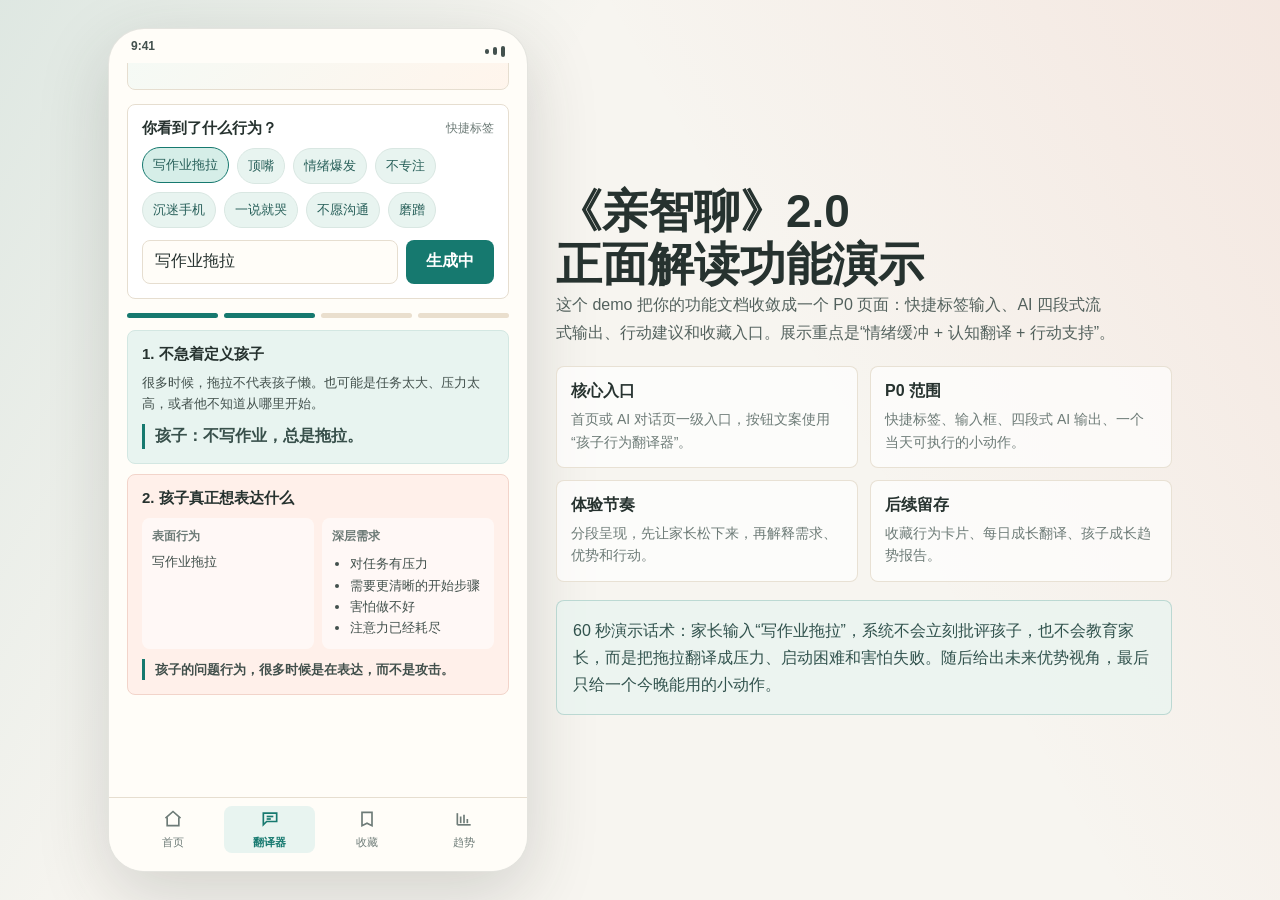
==== index.html @ 145a6812 "Add Qinzhiliao behavior translator demo" ====
<!doctype html>
<html lang="zh-CN">
<head>
  <meta charset="utf-8">
  <meta name="viewport" content="width=device-width, initial-scale=1">
  <title>亲智聊 - 孩子行为翻译器 Demo</title>
  <style>
    :root {
      --bg: #f7f5f0;
      --phone: #fffdf8;
      --ink: #26322f;
      --muted: #6d7b77;
      --line: #e6ded0;
      --teal: #16796f;
      --teal-soft: #e8f4f0;
      --coral: #d96b55;
      --coral-soft: #fff0ea;
      --sage: #7b9a6d;
      --sage-soft: #edf5e8;
      --gold: #bc8c37;
      --gold-soft: #fff6dc;
      --blue-soft: #eef4ff;
      --shadow: 0 22px 70px rgba(45, 50, 45, .18);
    }

    * {
      box-sizing: border-box;
    }

    body {
      margin: 0;
      min-height: 100vh;
      color: var(--ink);
      font-family: -apple-system, BlinkMacSystemFont, "Segoe UI", "Microsoft YaHei", sans-serif;
      background:
        linear-gradient(120deg, rgba(22, 121, 111, .11), transparent 34%),
        linear-gradient(240deg, rgba(217, 107, 85, .10), transparent 38%),
        var(--bg);
    }

    button,
    input,
    textarea {
      font: inherit;
    }

    .stage {
      width: min(1120px, 100%);
      min-height: 100vh;
      margin: 0 auto;
      padding: 28px;
      display: grid;
      grid-template-columns: minmax(320px, 420px) 1fr;
      gap: 28px;
      align-items: center;
    }

    .phone {
      height: min(860px, calc(100vh - 56px));
      min-height: 680px;
      border: 1px solid rgba(38, 50, 47, .12);
      border-radius: 36px;
      background: var(--phone);
      box-shadow: var(--shadow);
      overflow: hidden;
      display: flex;
      flex-direction: column;
    }

    .status {
      height: 34px;
      padding: 10px 22px 0;
      display: flex;
      justify-content: space-between;
      color: #43514e;
      font-size: 12px;
      font-weight: 700;
    }

    .signal {
      display: flex;
      gap: 4px;
      align-items: center;
    }

    .bar {
      width: 4px;
      border-radius: 6px;
      background: #43514e;
    }

    .bar:nth-child(1) { height: 5px; }
    .bar:nth-child(2) { height: 8px; }
    .bar:nth-child(3) { height: 11px; }

    .screen {
      overflow: auto;
      flex: 1;
      padding: 12px 18px 92px;
      scroll-behavior: smooth;
    }

    .top {
      display: flex;
      justify-content: space-between;
      align-items: flex-start;
      gap: 12px;
      margin-bottom: 18px;
    }

    .brand {
      display: flex;
      gap: 10px;
      align-items: center;
    }

    .mark {
      width: 42px;
      height: 42px;
      border-radius: 14px;
      background: linear-gradient(140deg, #16796f, #8ea65d);
      display: grid;
      place-items: center;
      color: white;
      font-weight: 800;
    }

    h1,
    h2,
    h3,
    p {
      margin: 0;
    }

    h1 {
      font-size: 22px;
      line-height: 1.25;
      letter-spacing: 0;
    }

    .subtitle {
      color: var(--muted);
      font-size: 13px;
      margin-top: 4px;
    }

    .pill {
      border: 1px solid var(--line);
      background: #fffaf1;
      color: #5e665f;
      border-radius: 999px;
      padding: 8px 10px;
      font-size: 12px;
      white-space: nowrap;
    }

    .hero {
      background: linear-gradient(135deg, #f3fbf7, #fff5ec);
      border: 1px solid var(--line);
      border-radius: 8px;
      padding: 16px;
      display: grid;
      grid-template-columns: 1fr 82px;
      gap: 12px;
      align-items: center;
      margin-bottom: 14px;
    }

    .hero strong {
      display: block;
      font-size: 17px;
      line-height: 1.35;
      margin-bottom: 8px;
    }

    .hero span {
      color: var(--muted);
      font-size: 13px;
      line-height: 1.6;
    }

    .mini-art {
      width: 82px;
      height: 82px;
    }

    .panel {
      background: white;
      border: 1px solid var(--line);
      border-radius: 8px;
      padding: 14px;
      margin-bottom: 12px;
    }

    .panel-title {
      display: flex;
      align-items: center;
      justify-content: space-between;
      gap: 10px;
      margin-bottom: 10px;
    }

    .panel-title h2 {
      font-size: 15px;
    }

    .panel-title small {
      color: var(--muted);
      font-size: 12px;
    }

    .chips {
      display: flex;
      flex-wrap: wrap;
      gap: 8px;
    }

    .chip {
      border: 1px solid #d9e7e2;
      color: #275f59;
      background: var(--teal-soft);
      border-radius: 999px;
      padding: 8px 10px;
      cursor: pointer;
      transition: .18s ease;
      font-size: 13px;
    }

    .chip.active,
    .chip:hover {
      border-color: var(--teal);
      background: #d6eee8;
      transform: translateY(-1px);
    }

    .input-row {
      display: flex;
      gap: 8px;
      margin-top: 12px;
    }

    .input-row input {
      min-width: 0;
      flex: 1;
      border: 1px solid var(--line);
      border-radius: 8px;
      padding: 12px;
      color: var(--ink);
      background: #fffdf8;
      outline: none;
    }

    .primary {
      border: 0;
      border-radius: 8px;
      background: var(--teal);
      color: white;
      padding: 0 14px;
      min-width: 88px;
      cursor: pointer;
      font-weight: 700;
    }

    .primary:hover {
      background: #126a61;
    }

    .progress {
      display: grid;
      grid-template-columns: repeat(4, 1fr);
      gap: 6px;
      margin: 14px 0 12px;
    }

    .step {
      height: 5px;
      border-radius: 20px;
      background: #eadfce;
      overflow: hidden;
    }

    .step span {
      display: block;
      width: 0;
      height: 100%;
      background: var(--teal);
      transition: width .45s ease;
    }

    .result-card {
      border-radius: 8px;
      padding: 14px;
      margin-bottom: 10px;
      border: 1px solid transparent;
      opacity: 0;
      transform: translateY(8px);
      transition: .35s ease;
    }

    .result-card.show {
      opacity: 1;
      transform: translateY(0);
    }

    .result-card h3 {
      font-size: 15px;
      margin-bottom: 8px;
      display: flex;
      align-items: center;
      gap: 8px;
    }

    .result-card p,
    .result-card li {
      color: #42504c;
      font-size: 13px;
      line-height: 1.65;
    }

    .result-card ul {
      margin: 8px 0 0;
      padding-left: 18px;
    }

    .card-soft-teal {
      background: var(--teal-soft);
      border-color: #d3e7e2;
    }

    .card-soft-coral {
      background: var(--coral-soft);
      border-color: #f2d4ca;
    }

    .card-soft-sage {
      background: var(--sage-soft);
      border-color: #d8e7cf;
    }

    .card-soft-gold {
      background: var(--gold-soft);
      border-color: #efdfb0;
    }

    .compare {
      display: grid;
      grid-template-columns: 1fr 1fr;
      gap: 8px;
      margin-top: 10px;
    }

    .compare-box {
      border-radius: 8px;
      background: rgba(255, 255, 255, .58);
      padding: 10px;
      min-height: 94px;
    }

    .compare-box b {
      display: block;
      font-size: 12px;
      color: var(--muted);
      margin-bottom: 6px;
    }

    .quote {
      border-left: 3px solid var(--teal);
      padding-left: 10px;
      margin-top: 10px;
      color: #38504b;
      font-weight: 700;
      line-height: 1.55;
    }

    .bottom-nav {
      height: 74px;
      padding: 8px 18px 18px;
      border-top: 1px solid var(--line);
      background: rgba(255, 253, 248, .92);
      backdrop-filter: blur(14px);
      display: grid;
      grid-template-columns: repeat(4, 1fr);
      gap: 6px;
    }

    .nav-item {
      border: 0;
      background: transparent;
      color: var(--muted);
      border-radius: 8px;
      display: grid;
      place-items: center;
      gap: 3px;
      cursor: pointer;
      font-size: 11px;
    }

    .nav-item svg {
      width: 20px;
      height: 20px;
      stroke-width: 2;
    }

    .nav-item.active {
      color: var(--teal);
      background: var(--teal-soft);
      font-weight: 800;
    }

    .story {
      align-self: stretch;
      display: flex;
      flex-direction: column;
      justify-content: center;
      gap: 18px;
    }

    .story h2 {
      font-size: clamp(28px, 4vw, 46px);
      line-height: 1.15;
      letter-spacing: 0;
    }

    .story p {
      color: #53615d;
      line-height: 1.8;
      max-width: 560px;
    }

    .demo-notes {
      display: grid;
      grid-template-columns: repeat(2, minmax(0, 1fr));
      gap: 12px;
      max-width: 680px;
    }

    .note {
      background: rgba(255, 255, 255, .66);
      border: 1px solid rgba(230, 222, 208, .9);
      border-radius: 8px;
      padding: 14px;
    }

    .note b {
      display: block;
      margin-bottom: 6px;
    }

    .note span {
      color: var(--muted);
      line-height: 1.6;
      font-size: 14px;
    }

    .talk {
      max-width: 680px;
      border: 1px solid rgba(22, 121, 111, .22);
      border-radius: 8px;
      padding: 16px;
      background: rgba(232, 244, 240, .72);
      color: #31524d;
      line-height: 1.7;
    }

    @media (max-width: 860px) {
      .stage {
        min-height: auto;
        padding: 12px;
        grid-template-columns: 1fr;
      }

      .phone {
        width: min(430px, 100%);
        margin: 0 auto;
        height: 760px;
        min-height: 680px;
        border-radius: 28px;
      }

      .story {
        order: -1;
        padding: 10px 2px 0;
      }

      .story h2 {
        font-size: 30px;
      }

      .demo-notes {
        grid-template-columns: 1fr;
      }
    }

    @media (max-width: 430px) {
      .hero {
        grid-template-columns: 1fr;
      }

      .mini-art {
        display: none;
      }

      .compare {
        grid-template-columns: 1fr;
      }
    }
  </style>
</head>
<body>
  <main class="stage">
    <section class="phone" aria-label="亲智聊小程序页面演示">
      <div class="status">
        <span>9:41</span>
        <span class="signal" aria-hidden="true">
          <i class="bar"></i>
          <i class="bar"></i>
          <i class="bar"></i>
        </span>
      </div>

      <div class="screen" id="screen">
        <header class="top">
          <div class="brand">
            <div class="mark">亲</div>
            <div>
              <h1>孩子行为翻译器</h1>
              <p class="subtitle">把问题行为翻译成成长语言</p>
            </div>
          </div>
          <span class="pill">P0 Demo</span>
        </header>

        <section class="hero">
          <div>
            <strong>先别急着定义孩子。</strong>
            <span>输入一个让你头疼的行为，亲智聊会分四步帮你看见行为背后的信号。</span>
          </div>
          <svg class="mini-art" viewBox="0 0 100 100" role="img" aria-label="亲子沟通插画">
            <rect x="10" y="18" width="80" height="64" rx="18" fill="#fffaf1" stroke="#d9cbb5" stroke-width="2"></rect>
            <circle cx="38" cy="44" r="12" fill="#d96b55"></circle>
            <circle cx="64" cy="40" r="10" fill="#16796f"></circle>
            <path d="M28 68c7-12 18-12 25 0M55 66c5-9 14-9 20 0" fill="none" stroke="#7b9a6d" stroke-width="4" stroke-linecap="round"></path>
            <path d="M31 30c6-10 18-12 29-4" fill="none" stroke="#bc8c37" stroke-width="4" stroke-linecap="round"></path>
          </svg>
        </section>

        <section class="panel">
          <div class="panel-title">
            <h2>你看到了什么行为？</h2>
            <small>快捷标签</small>
          </div>
          <div class="chips" id="chips">
            <button class="chip active" data-behavior="写作业拖拉">写作业拖拉</button>
            <button class="chip" data-behavior="顶嘴">顶嘴</button>
            <button class="chip" data-behavior="情绪爆发">情绪爆发</button>
            <button class="chip" data-behavior="不专注">不专注</button>
            <button class="chip" data-behavior="沉迷手机">沉迷手机</button>
            <button class="chip" data-behavior="一说就哭">一说就哭</button>
            <button class="chip" data-behavior="不愿沟通">不愿沟通</button>
            <button class="chip" data-behavior="磨蹭">磨蹭</button>
          </div>
          <div class="input-row">
            <input id="behaviorInput" value="写作业拖拉" aria-label="输入孩子行为">
            <button class="primary" id="translateBtn">翻译</button>
          </div>
        </section>

        <div class="progress" aria-label="四段式输出进度">
          <div class="step"><span id="p1"></span></div>
          <div class="step"><span id="p2"></span></div>
          <div class="step"><span id="p3"></span></div>
          <div class="step"><span id="p4"></span></div>
        </div>

        <section id="results" aria-live="polite"></section>
      </div>

      <nav class="bottom-nav" aria-label="底部导航">
        <button class="nav-item">
          <svg viewBox="0 0 24 24" fill="none" stroke="currentColor"><path d="M3 11l9-8 9 8"></path><path d="M5 10v10h14V10"></path></svg>
          首页
        </button>
        <button class="nav-item active">
          <svg viewBox="0 0 24 24" fill="none" stroke="currentColor"><path d="M4 5h16v10H8l-4 4z"></path><path d="M8 9h8"></path><path d="M8 12h5"></path></svg>
          翻译器
        </button>
        <button class="nav-item">
          <svg viewBox="0 0 24 24" fill="none" stroke="currentColor"><path d="M6 4h12v16l-6-3-6 3z"></path></svg>
          收藏
        </button>
        <button class="nav-item">
          <svg viewBox="0 0 24 24" fill="none" stroke="currentColor"><path d="M4 19V5"></path><path d="M8 17V9"></path><path d="M12 17V7"></path><path d="M16 17v-5"></path><path d="M20 19H4"></path></svg>
          趋势
        </button>
      </nav>
    </section>

    <aside class="story">
      <div>
        <h2>《亲智聊》2.0<br>正面解读功能演示</h2>
        <p>这个 demo 把你的功能文档收敛成一个 P0 页面：快捷标签输入、AI 四段式流式输出、行动建议和收藏入口。展示重点是“情绪缓冲 + 认知翻译 + 行动支持”。</p>
      </div>

      <div class="demo-notes">
        <div class="note">
          <b>核心入口</b>
          <span>首页或 AI 对话页一级入口，按钮文案使用“孩子行为翻译器”。</span>
        </div>
        <div class="note">
          <b>P0 范围</b>
          <span>快捷标签、输入框、四段式 AI 输出、一个当天可执行的小动作。</span>
        </div>
        <div class="note">
          <b>体验节奏</b>
          <span>分段呈现，先让家长松下来，再解释需求、优势和行动。</span>
        </div>
        <div class="note">
          <b>后续留存</b>
          <span>收藏行为卡片、每日成长翻译、孩子成长趋势报告。</span>
        </div>
      </div>

      <div class="talk">
        60 秒演示话术：家长输入“写作业拖拉”，系统不会立刻批评孩子，也不会教育家长，而是把拖拉翻译成压力、启动困难和害怕失败。随后给出未来优势视角，最后只给一个今晚能用的小动作。
      </div>
    </aside>
  </main>

  <script>
    const translations = {
      "写作业拖拉": {
        seen: "孩子：不写作业，总是拖拉。",
        reframe: "很多时候，拖拉不代表孩子懒。也可能是任务太大、压力太高，或者他不知道从哪里开始。",
        needs: ["对任务有压力", "需要更清晰的开始步骤", "害怕做不好", "注意力已经耗尽"],
        advantage: ["对困难更敏感", "需要找到自己的节奏", "被正确引导后更会规划"],
        action: "今晚先不要催作业。试着问：你觉得最难开始的是哪一部分？我们只先做第一小步。"
      },
      "顶嘴": {
        seen: "孩子：一说就顶嘴，像是在故意对着干。",
        reframe: "顶嘴不一定是在攻击家长，也可能是孩子正在用不成熟的方式争取表达权。",
        needs: ["希望被尊重", "想争取自主感", "不想总被命令", "需要练习表达不满"],
        advantage: ["有主见", "敢表达不同意见", "未来更不容易盲从"],
        action: "先暂停争输赢。可以说：我听出来你不愿意，我们先把你的理由说完。"
      },
      "情绪爆发": {
        seen: "孩子：突然大哭或发脾气，很难讲道理。",
        reframe: "情绪爆发往往不是孩子故意失控，而是他的情绪调节能力暂时不够用了。",
        needs: ["需要被接住", "需要安全感", "需要有人帮他命名情绪", "需要从刺激中缓下来"],
        advantage: ["情感感受力强", "表达直接", "未来可能更敏锐地理解他人"],
        action: "先少讲道理。靠近一点说：我知道你现在很难受，我们先一起安静一分钟。"
      },
      "不专注": {
        seen: "孩子：坐不住，注意力很快跑掉。",
        reframe: "不专注不一定是不自觉，可能是大脑已经疲劳，或者任务缺少清晰的边界。",
        needs: ["需要短周期任务", "需要减少干扰", "需要明确目标", "需要身体活动释放能量"],
        advantage: ["好奇心强", "切换快", "对新鲜信息敏感"],
        action: "把任务切成 10 分钟。只说：我们先完成第一小段，结束后休息 3 分钟。"
      },
      "沉迷手机": {
        seen: "孩子：一拿手机就停不下来。",
        reframe: "沉迷手机背后常常不只是自控差，也可能是现实中缺少成就感、陪伴或放松出口。",
        needs: ["需要放松", "需要即时反馈", "需要同伴连接", "需要替代性的成就感"],
        advantage: ["对互动反馈敏感", "学习新工具快", "有数字世界探索力"],
        action: "别先抢手机。先约定一个替代动作：再玩 10 分钟后，我们一起选一个线下活动。"
      },
      "一说就哭": {
        seen: "孩子：刚说两句就哭。",
        reframe: "爱哭不是玻璃心，可能是孩子还没有足够的语言来表达委屈、害怕和压力。",
        needs: ["需要被理解", "需要情绪词汇", "需要降低羞耻感", "需要慢一点说"],
        advantage: ["感受力细腻", "共情力强", "对关系变化敏感"],
        action: "先停下评价。可以说：你哭不是错，我们先说一个词，你现在是委屈、害怕，还是着急？"
      },
      "不愿沟通": {
        seen: "孩子：问什么都不说。",
        reframe: "不说话可能不是冷漠，而是他担心一开口就被否定、纠正或继续追问。",
        needs: ["需要安全表达空间", "需要不被追问", "需要保留边界", "需要慢慢建立信任"],
        advantage: ["有边界感", "会保护自己", "思考可能更深"],
        action: "把问题变小。不要问为什么，可以说：你可以只告诉我，这件事有多烦，从 1 到 10 是几分？"
      },
      "磨蹭": {
        seen: "孩子：出门、洗漱、收拾都很磨蹭。",
        reframe: "磨蹭有时不是故意拖延，而是孩子缺少时间感，或者在切换任务时很困难。",
        needs: ["需要可视化时间", "需要提前预告", "需要更少指令", "需要切换缓冲"],
        advantage: ["节奏稳定", "不轻易被推着走", "对过程有自己的感受"],
        action: "用一个具体提示替代催促：还有 5 分钟出门，你只需要先完成穿鞋这一件事。"
      }
    };

    const chips = document.querySelectorAll(".chip");
    const input = document.getElementById("behaviorInput");
    const button = document.getElementById("translateBtn");
    const results = document.getElementById("results");
    const screen = document.getElementById("screen");
    const progress = ["p1", "p2", "p3", "p4"].map(id => document.getElementById(id));

    function pickBehavior(value) {
      chips.forEach(chip => chip.classList.toggle("active", chip.dataset.behavior === value));
      input.value = value;
      runTranslation();
    }

    function getTranslation(value) {
      return translations[value] || {
        seen: `孩子：${value || "不写作业，总是拖拉"}。`,
        reframe: "先不急着给孩子贴标签。这个行为也可能是在表达压力、需要或发展中的能力。",
        needs: ["需要被看见", "需要更清晰的规则", "需要降低压力", "需要练习表达"],
        advantage: ["有自己的感受", "正在发展独立性", "被正确引导后会更会表达"],
        action: "今天先只做一个小动作：把指责换成一个开放问题。问孩子：你现在最需要我帮你的是什么？"
      };
    }

    function cardTemplate(type, title, body) {
      return `<article class="result-card ${type}">${title}${body}</article>`;
    }

    function renderCards(data) {
      return [
        cardTemplate(
          "card-soft-teal",
          "<h3>1. 不急着定义孩子</h3>",
          `<p>${data.reframe}</p><div class="quote">${data.seen}</div>`
        ),
        cardTemplate(
          "card-soft-coral",
          "<h3>2. 孩子真正想表达什么</h3>",
          `<div class="compare"><div class="compare-box"><b>表面行为</b><p>${input.value}</p></div><div class="compare-box"><b>深层需求</b><ul>${data.needs.map(item => `<li>${item}</li>`).join("")}</ul></div></div><p class="quote">孩子的问题行为，很多时候是在表达，而不是攻击。</p>`
        ),
        cardTemplate(
          "card-soft-sage",
          "<h3>3. 这个特质未来可能的优势</h3>",
          `<p>换个角度，这个特质如果被正确引导，未来可能发展成：</p><ul>${data.advantage.map(item => `<li>${item}</li>`).join("")}</ul>`
        ),
        cardTemplate(
          "card-soft-gold",
          "<h3>4. 今天你可以这样做</h3>",
          `<p>${data.action}</p><div class="quote">只做一个小动作，先让冲突降下来。</div>`
        )
      ];
    }

    function resetProgress() {
      progress.forEach(item => item.style.width = "0");
    }

    function runTranslation() {
      const data = getTranslation(input.value.trim());
      const cards = renderCards(data);
      results.innerHTML = "";
      resetProgress();
      button.textContent = "生成中";
      button.disabled = true;

      cards.forEach((html, index) => {
        setTimeout(() => {
          progress[index].style.width = "100%";
          results.insertAdjacentHTML("beforeend", html);
          const card = results.lastElementChild;
          requestAnimationFrame(() => card.classList.add("show"));
          screen.scrollTop = screen.scrollHeight;
          if (index === cards.length - 1) {
            button.textContent = "重新翻译";
            button.disabled = false;
          }
        }, 420 + index * 760);
      });
    }

    chips.forEach(chip => chip.addEventListener("click", () => pickBehavior(chip.dataset.behavior)));
    button.addEventListener("click", runTranslation);
    input.addEventListener("keydown", event => {
      if (event.key === "Enter") runTranslation();
    });

    runTranslation();
  </script>
</body>
</html>
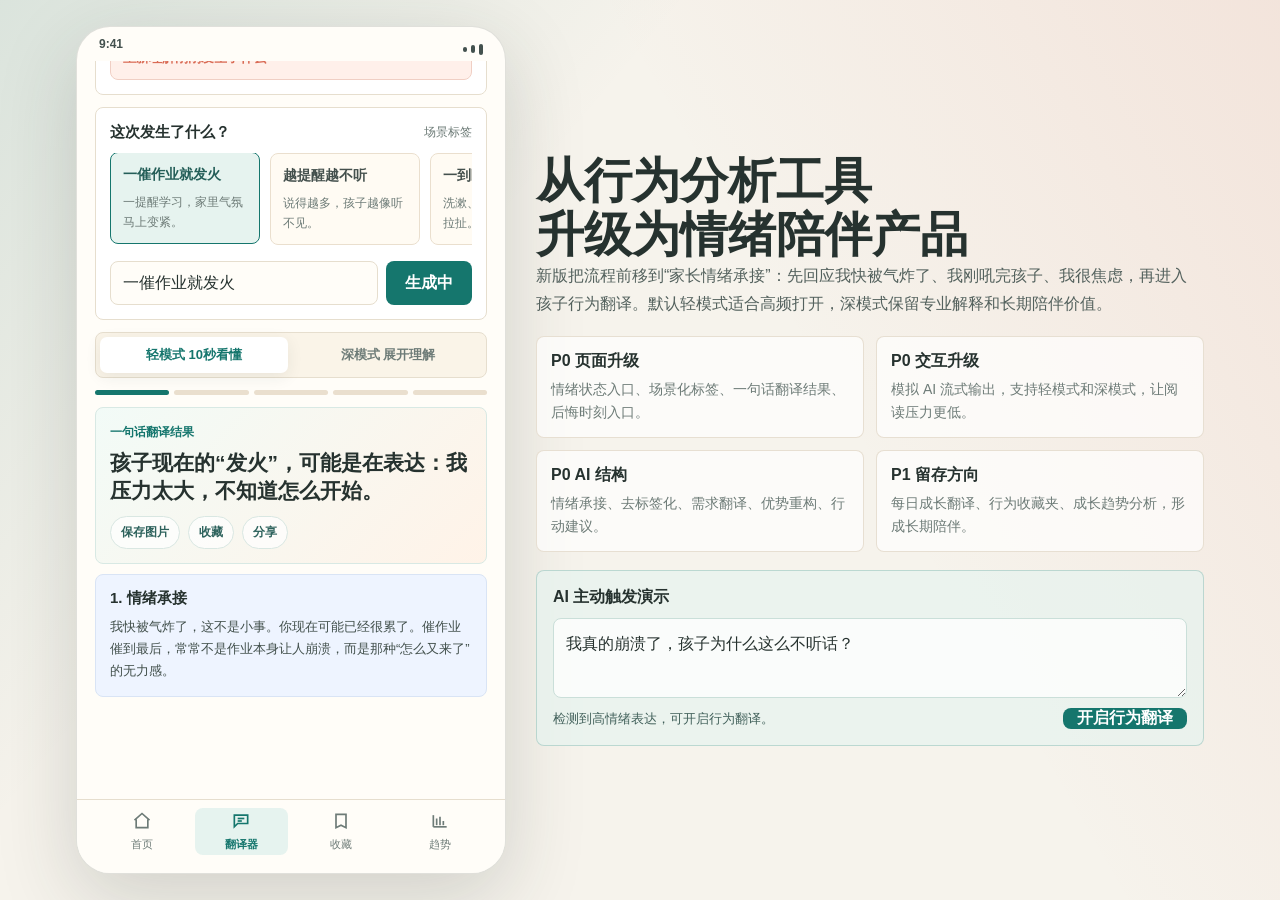
==== commit 9ebd91a8: "Optimize behavior translator emotional companion demo" ====
--- a/index.html
+++ b/index.html
@@ -3,24 +3,25 @@
 <head>
   <meta charset="utf-8">
   <meta name="viewport" content="width=device-width, initial-scale=1">
-  <title>亲智聊 - 孩子行为翻译器 Demo</title>
+  <title>亲智聊 - 孩子行为翻译器 2.0</title>
   <style>
     :root {
-      --bg: #f7f5f0;
+      --bg: #f6f3ec;
       --phone: #fffdf8;
       --ink: #26322f;
       --muted: #6d7b77;
-      --line: #e6ded0;
-      --teal: #16796f;
-      --teal-soft: #e8f4f0;
-      --coral: #d96b55;
-      --coral-soft: #fff0ea;
-      --sage: #7b9a6d;
-      --sage-soft: #edf5e8;
-      --gold: #bc8c37;
-      --gold-soft: #fff6dc;
-      --blue-soft: #eef4ff;
-      --shadow: 0 22px 70px rgba(45, 50, 45, .18);
+      --line: #e6dece;
+      --teal: #15766d;
+      --teal-2: #e6f3ef;
+      --rose: #d96b55;
+      --rose-2: #fff0ea;
+      --leaf: #7b9a6d;
+      --leaf-2: #edf5e8;
+      --gold: #b88734;
+      --gold-2: #fff5d8;
+      --blue-2: #eef4ff;
+      --white: #ffffff;
+      --shadow: 0 24px 80px rgba(38, 50, 47, .18);
     }
 
     * {
@@ -33,8 +34,8 @@
       color: var(--ink);
       font-family: -apple-system, BlinkMacSystemFont, "Segoe UI", "Microsoft YaHei", sans-serif;
       background:
-        linear-gradient(120deg, rgba(22, 121, 111, .11), transparent 34%),
-        linear-gradient(240deg, rgba(217, 107, 85, .10), transparent 38%),
+        linear-gradient(130deg, rgba(21, 118, 109, .12), transparent 34%),
+        linear-gradient(240deg, rgba(217, 107, 85, .11), transparent 38%),
         var(--bg);
     }
 
@@ -44,22 +45,26 @@
       font: inherit;
     }
 
+    button {
+      cursor: pointer;
+    }
+
     .stage {
-      width: min(1120px, 100%);
+      width: min(1180px, 100%);
       min-height: 100vh;
       margin: 0 auto;
-      padding: 28px;
-      display: grid;
-      grid-template-columns: minmax(320px, 420px) 1fr;
-      gap: 28px;
+      padding: 26px;
+      display: grid;
+      grid-template-columns: minmax(340px, 430px) 1fr;
+      gap: 30px;
       align-items: center;
     }
 
     .phone {
-      height: min(860px, calc(100vh - 56px));
-      min-height: 680px;
-      border: 1px solid rgba(38, 50, 47, .12);
-      border-radius: 36px;
+      height: min(880px, calc(100vh - 52px));
+      min-height: 700px;
+      border: 1px solid rgba(38, 50, 47, .14);
+      border-radius: 34px;
       background: var(--phone);
       box-shadow: var(--shadow);
       overflow: hidden;
@@ -83,19 +88,20 @@
       align-items: center;
     }
 
-    .bar {
+    .signal i {
       width: 4px;
-      border-radius: 6px;
+      border-radius: 8px;
       background: #43514e;
-    }
-
-    .bar:nth-child(1) { height: 5px; }
-    .bar:nth-child(2) { height: 8px; }
-    .bar:nth-child(3) { height: 11px; }
+      display: block;
+    }
+
+    .signal i:nth-child(1) { height: 5px; }
+    .signal i:nth-child(2) { height: 8px; }
+    .signal i:nth-child(3) { height: 11px; }
 
     .screen {
+      flex: 1;
       overflow: auto;
-      flex: 1;
       padding: 12px 18px 92px;
       scroll-behavior: smooth;
     }
@@ -105,7 +111,7 @@
       justify-content: space-between;
       align-items: flex-start;
       gap: 12px;
-      margin-bottom: 18px;
+      margin-bottom: 14px;
     }
 
     .brand {
@@ -118,10 +124,10 @@
       width: 42px;
       height: 42px;
       border-radius: 14px;
-      background: linear-gradient(140deg, #16796f, #8ea65d);
+      color: #fff;
+      background: linear-gradient(135deg, var(--teal), var(--leaf));
       display: grid;
       place-items: center;
-      color: white;
       font-weight: 800;
     }
 
@@ -130,62 +136,63 @@
     h3,
     p {
       margin: 0;
+      letter-spacing: 0;
     }
 
     h1 {
       font-size: 22px;
       line-height: 1.25;
-      letter-spacing: 0;
     }
 
     .subtitle {
+      margin-top: 4px;
       color: var(--muted);
       font-size: 13px;
-      margin-top: 4px;
     }
 
     .pill {
       border: 1px solid var(--line);
-      background: #fffaf1;
-      color: #5e665f;
+      background: #fff8e7;
+      color: #656058;
       border-radius: 999px;
-      padding: 8px 10px;
+      padding: 7px 10px;
       font-size: 12px;
       white-space: nowrap;
     }
 
-    .hero {
-      background: linear-gradient(135deg, #f3fbf7, #fff5ec);
-      border: 1px solid var(--line);
-      border-radius: 8px;
-      padding: 16px;
-      display: grid;
-      grid-template-columns: 1fr 82px;
+    .daily {
+      border: 1px solid #d8e9e4;
+      background: linear-gradient(135deg, #eaf7f2, #fff8ec);
+      border-radius: 8px;
+      padding: 14px;
+      margin-bottom: 12px;
+      display: grid;
+      grid-template-columns: 1fr 56px;
       gap: 12px;
       align-items: center;
-      margin-bottom: 14px;
-    }
-
-    .hero strong {
+    }
+
+    .daily small {
       display: block;
-      font-size: 17px;
-      line-height: 1.35;
-      margin-bottom: 8px;
-    }
-
-    .hero span {
-      color: var(--muted);
-      font-size: 13px;
-      line-height: 1.6;
-    }
-
-    .mini-art {
-      width: 82px;
-      height: 82px;
+      color: var(--teal);
+      font-weight: 800;
+      margin-bottom: 6px;
+      font-size: 12px;
+    }
+
+    .daily p {
+      font-size: 16px;
+      line-height: 1.45;
+      font-weight: 750;
+    }
+
+    .sun {
+      width: 56px;
+      height: 56px;
     }
 
     .panel {
-      background: white;
+      background: var(--white);
       border: 1px solid var(--line);
       border-radius: 8px;
       padding: 14px;
@@ -202,35 +209,104 @@
 
     .panel-title h2 {
       font-size: 15px;
+      line-height: 1.35;
     }
 
     .panel-title small {
       color: var(--muted);
       font-size: 12px;
-    }
-
-    .chips {
-      display: flex;
-      flex-wrap: wrap;
+      white-space: nowrap;
+    }
+
+    .emotion-grid {
+      display: grid;
+      grid-template-columns: repeat(2, 1fr);
       gap: 8px;
     }
 
-    .chip {
-      border: 1px solid #d9e7e2;
-      color: #275f59;
-      background: var(--teal-soft);
-      border-radius: 999px;
-      padding: 8px 10px;
-      cursor: pointer;
+    .emotion,
+    .scene-card {
+      border: 1px solid #eadfce;
+      border-radius: 8px;
+      background: #fffbf3;
+      color: #44504d;
+      text-align: left;
       transition: .18s ease;
+    }
+
+    .emotion {
+      min-height: 44px;
+      padding: 9px 10px;
       font-size: 13px;
     }
 
-    .chip.active,
-    .chip:hover {
+    .emotion.active,
+    .scene-card.active,
+    .emotion:hover,
+    .scene-card:hover {
       border-color: var(--teal);
-      background: #d6eee8;
+      background: var(--teal-2);
+      color: #245e58;
       transform: translateY(-1px);
+    }
+
+    .regret {
+      margin-top: 10px;
+      border: 1px solid #f0cfc4;
+      background: var(--rose-2);
+      border-radius: 8px;
+      padding: 12px;
+      display: grid;
+      gap: 8px;
+    }
+
+    .regret b {
+      font-size: 14px;
+    }
+
+    .regret span {
+      color: #72534c;
+      font-size: 13px;
+      line-height: 1.55;
+    }
+
+    .link-btn {
+      justify-self: start;
+      border: 0;
+      color: var(--rose);
+      background: transparent;
+      padding: 0;
+      font-weight: 800;
+      font-size: 13px;
+    }
+
+    .scenes {
+      display: grid;
+      grid-auto-flow: column;
+      grid-auto-columns: minmax(150px, 74%);
+      gap: 10px;
+      overflow-x: auto;
+      padding-bottom: 4px;
+      scroll-snap-type: x mandatory;
+    }
+
+    .scene-card {
+      padding: 12px;
+      min-height: 88px;
+      scroll-snap-align: start;
+    }
+
+    .scene-card b {
+      display: block;
+      font-size: 14px;
+      line-height: 1.4;
+      margin-bottom: 8px;
+    }
+
+    .scene-card span {
+      color: var(--muted);
+      font-size: 12px;
+      line-height: 1.45;
     }
 
     .input-row {
@@ -244,49 +320,76 @@
       flex: 1;
       border: 1px solid var(--line);
       border-radius: 8px;
+      background: #fffdf8;
+      color: var(--ink);
+      outline: none;
       padding: 12px;
-      color: var(--ink);
-      background: #fffdf8;
-      outline: none;
     }
 
     .primary {
       border: 0;
       border-radius: 8px;
+      min-width: 86px;
+      padding: 0 14px;
       background: var(--teal);
       color: white;
-      padding: 0 14px;
-      min-width: 88px;
-      cursor: pointer;
-      font-weight: 700;
+      font-weight: 800;
     }
 
     .primary:hover {
-      background: #126a61;
+      background: #12675f;
+    }
+
+    .mode {
+      display: grid;
+      grid-template-columns: 1fr 1fr;
+      gap: 6px;
+      border: 1px solid var(--line);
+      background: #faf4e8;
+      border-radius: 8px;
+      padding: 4px;
+      margin-bottom: 12px;
+    }
+
+    .mode button {
+      border: 0;
+      border-radius: 7px;
+      background: transparent;
+      color: var(--muted);
+      padding: 9px;
+      font-weight: 800;
+      font-size: 13px;
+    }
+
+    .mode button.active {
+      background: white;
+      color: var(--teal);
+      box-shadow: 0 4px 16px rgba(38, 50, 47, .08);
     }
 
     .progress {
       display: grid;
-      grid-template-columns: repeat(4, 1fr);
-      gap: 6px;
-      margin: 14px 0 12px;
+      grid-template-columns: repeat(5, 1fr);
+      gap: 5px;
+      margin: 12px 0;
     }
 
     .step {
       height: 5px;
-      border-radius: 20px;
+      border-radius: 30px;
       background: #eadfce;
       overflow: hidden;
     }
 
     .step span {
-      display: block;
       width: 0;
       height: 100%;
+      display: block;
       background: var(--teal);
       transition: width .45s ease;
     }
 
+    .share-card,
     .result-card {
       border-radius: 8px;
       padding: 14px;
@@ -297,24 +400,58 @@
       transition: .35s ease;
     }
 
+    .share-card.show,
     .result-card.show {
       opacity: 1;
       transform: translateY(0);
     }
 
+    .share-card {
+      background: linear-gradient(135deg, #f2fbf7, #fff3e8);
+      border-color: #d8e9e4;
+    }
+
+    .share-card small {
+      color: var(--teal);
+      font-weight: 800;
+      font-size: 12px;
+    }
+
+    .share-card h3 {
+      margin: 8px 0 10px;
+      font-size: 21px;
+      line-height: 1.35;
+    }
+
+    .actions {
+      display: flex;
+      flex-wrap: wrap;
+      gap: 8px;
+    }
+
+    .ghost {
+      border: 1px solid #d9e7e2;
+      background: rgba(255, 255, 255, .7);
+      color: #2d625c;
+      border-radius: 999px;
+      padding: 7px 10px;
+      font-size: 12px;
+      font-weight: 800;
+    }
+
     .result-card h3 {
+      display: flex;
+      align-items: center;
+      gap: 8px;
       font-size: 15px;
       margin-bottom: 8px;
-      display: flex;
-      align-items: center;
-      gap: 8px;
     }
 
     .result-card p,
     .result-card li {
       color: #42504c;
       font-size: 13px;
-      line-height: 1.65;
+      line-height: 1.7;
     }
 
     .result-card ul {
@@ -322,61 +459,55 @@
       padding-left: 18px;
     }
 
-    .card-soft-teal {
-      background: var(--teal-soft);
-      border-color: #d3e7e2;
-    }
-
-    .card-soft-coral {
-      background: var(--coral-soft);
-      border-color: #f2d4ca;
-    }
-
-    .card-soft-sage {
-      background: var(--sage-soft);
-      border-color: #d8e7cf;
-    }
-
-    .card-soft-gold {
-      background: var(--gold-soft);
-      border-color: #efdfb0;
-    }
-
-    .compare {
-      display: grid;
-      grid-template-columns: 1fr 1fr;
-      gap: 8px;
-      margin-top: 10px;
-    }
-
-    .compare-box {
-      border-radius: 8px;
-      background: rgba(255, 255, 255, .58);
-      padding: 10px;
-      min-height: 94px;
-    }
-
-    .compare-box b {
-      display: block;
-      font-size: 12px;
-      color: var(--muted);
-      margin-bottom: 6px;
-    }
+    .soft-teal { background: var(--teal-2); border-color: #d3e7e2; }
+    .soft-rose { background: var(--rose-2); border-color: #f2d4ca; }
+    .soft-leaf { background: var(--leaf-2); border-color: #d8e7cf; }
+    .soft-gold { background: var(--gold-2); border-color: #efdfb0; }
+    .soft-blue { background: var(--blue-2); border-color: #d9e4f5; }
 
     .quote {
       border-left: 3px solid var(--teal);
       padding-left: 10px;
       margin-top: 10px;
       color: #38504b;
-      font-weight: 700;
-      line-height: 1.55;
+      font-weight: 800;
+      line-height: 1.6;
+    }
+
+    .deep-only {
+      display: none;
+    }
+
+    body.deep-mode .deep-only {
+      display: block;
+    }
+
+    .toast {
+      position: fixed;
+      left: 50%;
+      bottom: 28px;
+      transform: translateX(-50%) translateY(20px);
+      opacity: 0;
+      pointer-events: none;
+      color: white;
+      background: rgba(38, 50, 47, .9);
+      border-radius: 999px;
+      padding: 10px 14px;
+      font-size: 13px;
+      transition: .25s ease;
+      z-index: 20;
+    }
+
+    .toast.show {
+      opacity: 1;
+      transform: translateX(-50%) translateY(0);
     }
 
     .bottom-nav {
       height: 74px;
       padding: 8px 18px 18px;
       border-top: 1px solid var(--line);
-      background: rgba(255, 253, 248, .92);
+      background: rgba(255, 253, 248, .94);
       backdrop-filter: blur(14px);
       display: grid;
       grid-template-columns: repeat(4, 1fr);
@@ -385,13 +516,12 @@
 
     .nav-item {
       border: 0;
+      border-radius: 8px;
       background: transparent;
       color: var(--muted);
-      border-radius: 8px;
       display: grid;
       place-items: center;
       gap: 3px;
-      cursor: pointer;
       font-size: 11px;
     }
 
@@ -402,8 +532,8 @@
     }
 
     .nav-item.active {
+      background: var(--teal-2);
       color: var(--teal);
-      background: var(--teal-soft);
       font-weight: 800;
     }
 
@@ -416,27 +546,26 @@
     }
 
     .story h2 {
-      font-size: clamp(28px, 4vw, 46px);
-      line-height: 1.15;
-      letter-spacing: 0;
+      font-size: clamp(30px, 4vw, 48px);
+      line-height: 1.12;
     }
 
     .story p {
+      max-width: 660px;
       color: #53615d;
-      line-height: 1.8;
-      max-width: 560px;
-    }
-
-    .demo-notes {
+      line-height: 1.78;
+    }
+
+    .cards {
+      max-width: 760px;
       display: grid;
       grid-template-columns: repeat(2, minmax(0, 1fr));
       gap: 12px;
-      max-width: 680px;
     }
 
     .note {
-      background: rgba(255, 255, 255, .66);
-      border: 1px solid rgba(230, 222, 208, .9);
+      background: rgba(255, 255, 255, .68);
+      border: 1px solid rgba(230, 222, 208, .95);
       border-radius: 8px;
       padding: 14px;
     }
@@ -452,70 +581,91 @@
       font-size: 14px;
     }
 
-    .talk {
-      max-width: 680px;
-      border: 1px solid rgba(22, 121, 111, .22);
-      border-radius: 8px;
+    .trigger {
+      max-width: 760px;
+      border: 1px solid rgba(21, 118, 109, .22);
+      border-radius: 8px;
+      background: rgba(230, 243, 239, .72);
       padding: 16px;
-      background: rgba(232, 244, 240, .72);
-      color: #31524d;
-      line-height: 1.7;
-    }
-
-    @media (max-width: 860px) {
+      display: grid;
+      gap: 10px;
+    }
+
+    .trigger textarea {
+      width: 100%;
+      min-height: 80px;
+      resize: vertical;
+      border: 1px solid #cadfd9;
+      border-radius: 8px;
+      background: rgba(255, 255, 255, .76);
+      padding: 12px;
+      color: var(--ink);
+      outline: none;
+      line-height: 1.6;
+    }
+
+    .trigger-row {
+      display: flex;
+      align-items: center;
+      justify-content: space-between;
+      gap: 10px;
+    }
+
+    .trigger-row span {
+      color: #42615b;
+      font-size: 13px;
+    }
+
+    @media (max-width: 900px) {
       .stage {
+        grid-template-columns: 1fr;
         min-height: auto;
         padding: 12px;
-        grid-template-columns: 1fr;
+      }
+
+      .story {
+        order: -1;
+        padding: 8px 2px 0;
+      }
+
+      .story h2 {
+        font-size: 30px;
       }
 
       .phone {
         width: min(430px, 100%);
         margin: 0 auto;
-        height: 760px;
-        min-height: 680px;
+        min-height: 700px;
+        height: 790px;
         border-radius: 28px;
       }
 
-      .story {
-        order: -1;
-        padding: 10px 2px 0;
-      }
-
-      .story h2 {
-        font-size: 30px;
-      }
-
-      .demo-notes {
+      .cards {
         grid-template-columns: 1fr;
       }
     }
 
     @media (max-width: 430px) {
-      .hero {
+      .emotion-grid {
         grid-template-columns: 1fr;
       }
 
-      .mini-art {
+      .daily {
+        grid-template-columns: 1fr;
+      }
+
+      .sun {
         display: none;
-      }
-
-      .compare {
-        grid-template-columns: 1fr;
       }
     }
   </style>
 </head>
 <body>
   <main class="stage">
-    <section class="phone" aria-label="亲智聊小程序页面演示">
+    <section class="phone" aria-label="亲智聊 2.0 小程序页面演示">
       <div class="status">
         <span>9:41</span>
-        <span class="signal" aria-hidden="true">
-          <i class="bar"></i>
-          <i class="bar"></i>
-          <i class="bar"></i>
-        </span>
+        <span class="signal" aria-hidden="true"><i></i><i></i><i></i></span>
       </div>
 
       <div class="screen" id="screen">
@@ -524,48 +674,70 @@
             <div class="mark">亲</div>
             <div>
               <h1>孩子行为翻译器</h1>
-              <p class="subtitle">把问题行为翻译成成长语言</p>
+              <p class="subtitle">情绪上头时，重新看懂孩子</p>
             </div>
           </div>
-          <span class="pill">P0 Demo</span>
+          <span class="pill">2.0</span>
         </header>
 
-        <section class="hero">
+        <section class="daily">
           <div>
-            <strong>先别急着定义孩子。</strong>
-            <span>输入一个让你头疼的行为，亲智聊会分四步帮你看见行为背后的信号。</span>
+            <small>每日成长翻译</small>
+            <p>孩子今天“不听话”，也可能是在试着成为自己。</p>
           </div>
-          <svg class="mini-art" viewBox="0 0 100 100" role="img" aria-label="亲子沟通插画">
-            <rect x="10" y="18" width="80" height="64" rx="18" fill="#fffaf1" stroke="#d9cbb5" stroke-width="2"></rect>
-            <circle cx="38" cy="44" r="12" fill="#d96b55"></circle>
-            <circle cx="64" cy="40" r="10" fill="#16796f"></circle>
-            <path d="M28 68c7-12 18-12 25 0M55 66c5-9 14-9 20 0" fill="none" stroke="#7b9a6d" stroke-width="4" stroke-linecap="round"></path>
-            <path d="M31 30c6-10 18-12 29-4" fill="none" stroke="#bc8c37" stroke-width="4" stroke-linecap="round"></path>
+          <svg class="sun" viewBox="0 0 100 100" role="img" aria-label="温和陪伴插画">
+            <circle cx="50" cy="50" r="25" fill="#ffd37d"></circle>
+            <path d="M50 8v14M50 78v14M8 50h14M78 50h14M20 20l10 10M70 70l10 10M80 20L70 30M30 70L20 80" stroke="#b88734" stroke-width="5" stroke-linecap="round"></path>
+            <path d="M39 50c4 5 18 5 22 0" stroke="#8b6228" stroke-width="4" fill="none" stroke-linecap="round"></path>
           </svg>
         </section>
 
         <section class="panel">
           <div class="panel-title">
-            <h2>你看到了什么行为？</h2>
-            <small>快捷标签</small>
+            <h2>你现在是什么状态？</h2>
+            <small>先接住你</small>
           </div>
-          <div class="chips" id="chips">
-            <button class="chip active" data-behavior="写作业拖拉">写作业拖拉</button>
-            <button class="chip" data-behavior="顶嘴">顶嘴</button>
-            <button class="chip" data-behavior="情绪爆发">情绪爆发</button>
-            <button class="chip" data-behavior="不专注">不专注</button>
-            <button class="chip" data-behavior="沉迷手机">沉迷手机</button>
-            <button class="chip" data-behavior="一说就哭">一说就哭</button>
-            <button class="chip" data-behavior="不愿沟通">不愿沟通</button>
-            <button class="chip" data-behavior="磨蹭">磨蹭</button>
+          <div class="emotion-grid" id="emotions">
+            <button class="emotion active" data-emotion="我快被气炸了">我快被气炸了</button>
+            <button class="emotion" data-emotion="我刚吼完孩子">我刚吼完孩子</button>
+            <button class="emotion" data-emotion="我很焦虑">我很焦虑</button>
+            <button class="emotion" data-emotion="我不知道怎么办">我不知道怎么办</button>
+            <button class="emotion" data-emotion="我开始怀疑孩子">我开始怀疑孩子</button>
+            <button class="emotion" data-emotion="我后悔刚刚的话">我后悔刚刚的话</button>
+          </div>
+          <div class="regret">
+            <b>后悔时刻入口</b>
+            <span>如果你刚刚吼了孩子、说了重话，可以先重新理解刚刚发生了什么。</span>
+            <button class="link-btn" id="regretBtn">重新理解刚刚发生了什么</button>
+          </div>
+        </section>
+
+        <section class="panel">
+          <div class="panel-title">
+            <h2>这次发生了什么？</h2>
+            <small>场景标签</small>
+          </div>
+          <div class="scenes" id="scenes">
+            <button class="scene-card active" data-scene="一催作业就发火"><b>一催作业就发火</b><span>一提醒学习，家里气氛马上变紧。</span></button>
+            <button class="scene-card" data-scene="越提醒越不听"><b>越提醒越不听</b><span>说得越多，孩子越像听不见。</span></button>
+            <button class="scene-card" data-scene="一到睡觉就磨蹭"><b>一到睡觉就磨蹭</b><span>洗漱、上床、关灯都要拉扯。</span></button>
+            <button class="scene-card" data-scene="说两句就哭"><b>说两句就哭</b><span>还没开始沟通，孩子已经崩了。</span></button>
+            <button class="scene-card" data-scene="在家脾气很差"><b>在家脾气很差</b><span>外面很乖，回家却像换了一个人。</span></button>
+            <button class="scene-card" data-scene="不愿意和父母沟通"><b>不愿意和父母沟通</b><span>问什么都不说，越问越沉默。</span></button>
           </div>
           <div class="input-row">
-            <input id="behaviorInput" value="写作业拖拉" aria-label="输入孩子行为">
+            <input id="sceneInput" value="一催作业就发火" aria-label="输入真实家庭场景">
             <button class="primary" id="translateBtn">翻译</button>
           </div>
         </section>
 
-        <div class="progress" aria-label="四段式输出进度">
+        <div class="mode" aria-label="阅读模式">
+          <button class="active" id="lightMode">轻模式 10秒看懂</button>
+          <button id="deepMode">深模式 展开理解</button>
+        </div>
+
+        <div class="progress" aria-label="AI 流式输出进度">
+          <div class="step"><span id="p0"></span></div>
           <div class="step"><span id="p1"></span></div>
           <div class="step"><span id="p2"></span></div>
           <div class="step"><span id="p3"></span></div>
@@ -597,144 +769,146 @@
 
     <aside class="story">
       <div>
-        <h2>《亲智聊》2.0<br>正面解读功能演示</h2>
-        <p>这个 demo 把你的功能文档收敛成一个 P0 页面：快捷标签输入、AI 四段式流式输出、行动建议和收藏入口。展示重点是“情绪缓冲 + 认知翻译 + 行动支持”。</p>
+        <h2>从行为分析工具<br>升级为情绪陪伴产品</h2>
+        <p>新版把流程前移到“家长情绪承接”：先回应我快被气炸了、我刚吼完孩子、我很焦虑，再进入孩子行为翻译。默认轻模式适合高频打开，深模式保留专业解释和长期陪伴价值。</p>
       </div>
 
-      <div class="demo-notes">
-        <div class="note">
-          <b>核心入口</b>
-          <span>首页或 AI 对话页一级入口，按钮文案使用“孩子行为翻译器”。</span>
+      <div class="cards">
+        <div class="note"><b>P0 页面升级</b><span>情绪状态入口、场景化标签、一句话翻译结果、后悔时刻入口。</span></div>
+        <div class="note"><b>P0 交互升级</b><span>模拟 AI 流式输出，支持轻模式和深模式，让阅读压力更低。</span></div>
+        <div class="note"><b>P0 AI 结构</b><span>情绪承接、去标签化、需求翻译、优势重构、行动建议。</span></div>
+        <div class="note"><b>P1 留存方向</b><span>每日成长翻译、行为收藏夹、成长趋势分析，形成长期陪伴。</span></div>
+      </div>
+
+      <section class="trigger">
+        <b>AI 主动触发演示</b>
+        <textarea id="chatText">我真的崩溃了，孩子为什么这么不听话？</textarea>
+        <div class="trigger-row">
+          <span id="triggerHint">检测到高情绪表达，可开启行为翻译。</span>
+          <button class="primary" id="triggerBtn">开启行为翻译</button>
         </div>
-        <div class="note">
-          <b>P0 范围</b>
-          <span>快捷标签、输入框、四段式 AI 输出、一个当天可执行的小动作。</span>
-        </div>
-        <div class="note">
-          <b>体验节奏</b>
-          <span>分段呈现，先让家长松下来，再解释需求、优势和行动。</span>
-        </div>
-        <div class="note">
-          <b>后续留存</b>
-          <span>收藏行为卡片、每日成长翻译、孩子成长趋势报告。</span>
-        </div>
-      </div>
-
-      <div class="talk">
-        60 秒演示话术：家长输入“写作业拖拉”，系统不会立刻批评孩子，也不会教育家长，而是把拖拉翻译成压力、启动困难和害怕失败。随后给出未来优势视角，最后只给一个今晚能用的小动作。
-      </div>
+      </section>
     </aside>
   </main>
 
+  <div class="toast" id="toast">已模拟保存</div>
+
   <script>
-    const translations = {
-      "写作业拖拉": {
-        seen: "孩子：不写作业，总是拖拉。",
-        reframe: "很多时候，拖拉不代表孩子懒。也可能是任务太大、压力太高，或者他不知道从哪里开始。",
-        needs: ["对任务有压力", "需要更清晰的开始步骤", "害怕做不好", "注意力已经耗尽"],
-        advantage: ["对困难更敏感", "需要找到自己的节奏", "被正确引导后更会规划"],
-        action: "今晚先不要催作业。试着问：你觉得最难开始的是哪一部分？我们只先做第一小步。"
+    const sceneData = {
+      "一催作业就发火": {
+        short: "孩子现在的“发火”，可能是在表达：我压力太大，不知道怎么开始。",
+        emotion: "你现在可能已经很累了。催作业催到最后，常常不是作业本身让人崩溃，而是那种“怎么又来了”的无力感。",
+        detag: "这不一定是孩子故意对抗你。很多时候，发火是在用很笨拙的方式说：我卡住了，我不想再被推着走。",
+        needs: ["需要任务被拆小", "需要先恢复一点掌控感", "害怕做不好", "需要你先帮他开始第一步"],
+        advantage: ["对压力有感知", "有自己的边界", "被正确引导后更容易学会规划"],
+        action: "今晚先不说“快点写”。只问一句：你觉得最难开始的是哪一题？我们只先看第一小步。"
       },
-      "顶嘴": {
-        seen: "孩子：一说就顶嘴，像是在故意对着干。",
-        reframe: "顶嘴不一定是在攻击家长，也可能是孩子正在用不成熟的方式争取表达权。",
-        needs: ["希望被尊重", "想争取自主感", "不想总被命令", "需要练习表达不满"],
-        advantage: ["有主见", "敢表达不同意见", "未来更不容易盲从"],
-        action: "先暂停争输赢。可以说：我听出来你不愿意，我们先把你的理由说完。"
+      "越提醒越不听": {
+        short: "孩子现在的“不听”，可能是在练习：我想自己决定。",
+        emotion: "你可能已经提醒到很烦了。一直重复同一句话，会让家长觉得自己像坏人，也让孩子越来越想躲。",
+        detag: "这不一定是孩子不尊重你。提醒越多，孩子越容易只听见命令，而听不见关心。",
+        needs: ["需要自主感", "需要更少指令", "需要选择空间", "需要被当成可以商量的人"],
+        advantage: ["有主见", "不轻易被推着走", "未来更可能独立判断"],
+        action: "把命令换成选择：你想先洗漱，还是先收拾书包？两个都可以，你来定。"
       },
-      "情绪爆发": {
-        seen: "孩子：突然大哭或发脾气，很难讲道理。",
-        reframe: "情绪爆发往往不是孩子故意失控，而是他的情绪调节能力暂时不够用了。",
-        needs: ["需要被接住", "需要安全感", "需要有人帮他命名情绪", "需要从刺激中缓下来"],
-        advantage: ["情感感受力强", "表达直接", "未来可能更敏锐地理解他人"],
-        action: "先少讲道理。靠近一点说：我知道你现在很难受，我们先一起安静一分钟。"
+      "一到睡觉就磨蹭": {
+        short: "孩子现在的“磨蹭”，可能是在表达：我还不想结束今天。",
+        emotion: "到晚上你已经消耗很多了。睡前拉扯最容易让人失控，因为你也真的需要休息。",
+        detag: "磨蹭不一定是故意拖延。有些孩子很难从玩、陪伴或兴奋状态切换到睡觉。",
+        needs: ["需要提前预告", "需要稳定仪式", "需要和父母再连接一下", "需要可视化时间"],
+        advantage: ["重视陪伴", "对转换敏感", "建立节奏后会很稳定"],
+        action: "睡前给一个固定仪式：还有十分钟，我们抱一下，然后选一本书，读完就关灯。"
       },
-      "不专注": {
-        seen: "孩子：坐不住，注意力很快跑掉。",
-        reframe: "不专注不一定是不自觉，可能是大脑已经疲劳，或者任务缺少清晰的边界。",
-        needs: ["需要短周期任务", "需要减少干扰", "需要明确目标", "需要身体活动释放能量"],
-        advantage: ["好奇心强", "切换快", "对新鲜信息敏感"],
-        action: "把任务切成 10 分钟。只说：我们先完成第一小段，结束后休息 3 分钟。"
+      "说两句就哭": {
+        short: "孩子现在的“哭”，可能是在说：我还不会好好表达委屈。",
+        emotion: "你可能会觉得自己还没说重话，孩子怎么就哭了。这个瞬间很容易让大人也委屈。",
+        detag: "哭不一定是玻璃心。它可能是孩子的语言还没跟上情绪，只能先用眼泪表达。",
+        needs: ["需要被命名情绪", "需要降低羞耻感", "需要慢一点说", "需要知道哭也不会失去爱"],
+        advantage: ["感受力细腻", "共情力强", "对关系变化敏感"],
+        action: "先停十秒。轻声问：你现在是委屈、害怕，还是着急？你可以只选一个词。"
       },
-      "沉迷手机": {
-        seen: "孩子：一拿手机就停不下来。",
-        reframe: "沉迷手机背后常常不只是自控差，也可能是现实中缺少成就感、陪伴或放松出口。",
-        needs: ["需要放松", "需要即时反馈", "需要同伴连接", "需要替代性的成就感"],
-        advantage: ["对互动反馈敏感", "学习新工具快", "有数字世界探索力"],
-        action: "别先抢手机。先约定一个替代动作：再玩 10 分钟后，我们一起选一个线下活动。"
+      "在家脾气很差": {
+        short: "孩子在家“脾气差”，可能是在最安全的地方释放压力。",
+        emotion: "看到孩子把坏脾气都给家里，你会很受伤。你不是不够好，你只是承接了他最松的一面。",
+        detag: "这不一定代表孩子不爱家人。很多孩子在外面努力控制，回家后才把疲惫放出来。",
+        needs: ["需要安全释放", "需要安静过渡", "需要被允许先缓一会儿", "需要家里不是第二个战场"],
+        advantage: ["信任家庭", "对外部规则有适应力", "需要学会更好的释放方式"],
+        action: "放学回家先别问表现。给他十分钟空白时间，再问：今天哪一刻最累？"
       },
-      "一说就哭": {
-        seen: "孩子：刚说两句就哭。",
-        reframe: "爱哭不是玻璃心，可能是孩子还没有足够的语言来表达委屈、害怕和压力。",
-        needs: ["需要被理解", "需要情绪词汇", "需要降低羞耻感", "需要慢一点说"],
-        advantage: ["感受力细腻", "共情力强", "对关系变化敏感"],
-        action: "先停下评价。可以说：你哭不是错，我们先说一个词，你现在是委屈、害怕，还是着急？"
-      },
-      "不愿沟通": {
-        seen: "孩子：问什么都不说。",
-        reframe: "不说话可能不是冷漠，而是他担心一开口就被否定、纠正或继续追问。",
-        needs: ["需要安全表达空间", "需要不被追问", "需要保留边界", "需要慢慢建立信任"],
-        advantage: ["有边界感", "会保护自己", "思考可能更深"],
-        action: "把问题变小。不要问为什么，可以说：你可以只告诉我，这件事有多烦，从 1 到 10 是几分？"
-      },
-      "磨蹭": {
-        seen: "孩子：出门、洗漱、收拾都很磨蹭。",
-        reframe: "磨蹭有时不是故意拖延，而是孩子缺少时间感，或者在切换任务时很困难。",
-        needs: ["需要可视化时间", "需要提前预告", "需要更少指令", "需要切换缓冲"],
-        advantage: ["节奏稳定", "不轻易被推着走", "对过程有自己的感受"],
-        action: "用一个具体提示替代催促：还有 5 分钟出门，你只需要先完成穿鞋这一件事。"
+      "不愿意和父母沟通": {
+        short: "孩子现在的“沉默”，可能是在保护自己不被否定。",
+        emotion: "孩子什么都不说时，家长会特别慌，好像你正在被推远。这个感觉很难受。",
+        detag: "沉默不一定是冷漠。有时孩子害怕一开口，就会被追问、纠正或讲道理。",
+        needs: ["需要安全表达空间", "需要少一点追问", "需要被允许保留边界", "需要重新建立信任"],
+        advantage: ["有边界感", "会保护自己", "可能思考更深"],
+        action: "别问“为什么不说”。试试：你不用解释，只要告诉我这件事烦不烦，从 1 到 10 是几分？"
       }
     };
 
-    const chips = document.querySelectorAll(".chip");
-    const input = document.getElementById("behaviorInput");
+    const emotions = document.querySelectorAll(".emotion");
+    const scenes = document.querySelectorAll(".scene-card");
+    const input = document.getElementById("sceneInput");
     const button = document.getElementById("translateBtn");
     const results = document.getElementById("results");
     const screen = document.getElementById("screen");
-    const progress = ["p1", "p2", "p3", "p4"].map(id => document.getElementById(id));
-
-    function pickBehavior(value) {
-      chips.forEach(chip => chip.classList.toggle("active", chip.dataset.behavior === value));
-      input.value = value;
-      runTranslation();
-    }
-
-    function getTranslation(value) {
-      return translations[value] || {
-        seen: `孩子：${value || "不写作业，总是拖拉"}。`,
-        reframe: "先不急着给孩子贴标签。这个行为也可能是在表达压力、需要或发展中的能力。",
-        needs: ["需要被看见", "需要更清晰的规则", "需要降低压力", "需要练习表达"],
-        advantage: ["有自己的感受", "正在发展独立性", "被正确引导后会更会表达"],
-        action: "今天先只做一个小动作：把指责换成一个开放问题。问孩子：你现在最需要我帮你的是什么？"
+    const lightMode = document.getElementById("lightMode");
+    const deepMode = document.getElementById("deepMode");
+    const regretBtn = document.getElementById("regretBtn");
+    const triggerBtn = document.getElementById("triggerBtn");
+    const chatText = document.getElementById("chatText");
+    const toast = document.getElementById("toast");
+    const progress = ["p0", "p1", "p2", "p3", "p4"].map(id => document.getElementById(id));
+    let currentEmotion = "我快被气炸了";
+
+    function setActive(list, value, key) {
+      list.forEach(item => item.classList.toggle("active", item.dataset[key] === value));
+    }
+
+    function getData(value) {
+      return sceneData[value] || {
+        short: `孩子现在的“${value || "这个行为"}”，可能是在表达一个还说不清的需要。`,
+        emotion: "你现在可能已经很累了。先不用急着把这件事处理好，先让自己缓一下。",
+        detag: "这不一定是孩子故意和你作对。行为背后常常藏着压力、需要或还没发展好的能力。",
+        needs: ["需要被理解", "需要更清晰的边界", "需要降低压力", "需要练习表达"],
+        advantage: ["有自己的感受", "正在发展独立性", "被正确引导后更会表达"],
+        action: "今天先只做一个小动作：把指责换成一个开放问题，问孩子：你现在最需要我帮你的是什么？"
       };
     }
 
-    function cardTemplate(type, title, body) {
-      return `<article class="result-card ${type}">${title}${body}</article>`;
-    }
-
-    function renderCards(data) {
+    function setMode(mode) {
+      const isDeep = mode === "deep";
+      document.body.classList.toggle("deep-mode", isDeep);
+      lightMode.classList.toggle("active", !isDeep);
+      deepMode.classList.toggle("active", isDeep);
+    }
+
+    function showToast(text) {
+      toast.textContent = text;
+      toast.classList.add("show");
+      setTimeout(() => toast.classList.remove("show"), 1300);
+    }
+
+    function shareCard(data, scene) {
+      return `
+        <article class="share-card">
+          <small>一句话翻译结果</small>
+          <h3>${data.short}</h3>
+          <div class="actions">
+            <button class="ghost" data-toast="已模拟保存图片">保存图片</button>
+            <button class="ghost" data-toast="已加入理解库">收藏</button>
+            <button class="ghost" data-toast="已模拟分享">分享</button>
+          </div>
+        </article>
+      `;
+    }
+
+    function resultCards(data) {
       return [
-        cardTemplate(
-          "card-soft-teal",
-          "<h3>1. 不急着定义孩子</h3>",
-          `<p>${data.reframe}</p><div class="quote">${data.seen}</div>`
-        ),
-        cardTemplate(
-          "card-soft-coral",
-          "<h3>2. 孩子真正想表达什么</h3>",
-          `<div class="compare"><div class="compare-box"><b>表面行为</b><p>${input.value}</p></div><div class="compare-box"><b>深层需求</b><ul>${data.needs.map(item => `<li>${item}</li>`).join("")}</ul></div></div><p class="quote">孩子的问题行为，很多时候是在表达，而不是攻击。</p>`
-        ),
-        cardTemplate(
-          "card-soft-sage",
-          "<h3>3. 这个特质未来可能的优势</h3>",
-          `<p>换个角度，这个特质如果被正确引导，未来可能发展成：</p><ul>${data.advantage.map(item => `<li>${item}</li>`).join("")}</ul>`
-        ),
-        cardTemplate(
-          "card-soft-gold",
-          "<h3>4. 今天你可以这样做</h3>",
-          `<p>${data.action}</p><div class="quote">只做一个小动作，先让冲突降下来。</div>`
-        )
+        `<article class="result-card soft-blue"><h3>1. 情绪承接</h3><p>${currentEmotion}，这不是小事。${data.emotion}</p></article>`,
+        `<article class="result-card soft-teal"><h3>2. 去标签化</h3><p>${data.detag}</p><div class="quote">先让冲突降下来，再看见孩子真正想表达什么。</div></article>`,
+        `<article class="result-card soft-rose"><h3>3. 孩子真正想表达什么</h3><p>这个场景背后，孩子可能在表达：</p><ul>${data.needs.slice(0, document.body.classList.contains("deep-mode") ? 4 : 2).map(item => `<li>${item}</li>`).join("")}</ul><div class="deep-only quote">深模式：这里不是替孩子找借口，而是找到更有效的沟通入口。</div></article>`,
+        `<article class="result-card soft-leaf deep-only"><h3>4. 这个特质未来可能的优势</h3><p>如果被正确引导，它未来可能变成：</p><ul>${data.advantage.map(item => `<li>${item}</li>`).join("")}</ul></article>`,
+        `<article class="result-card soft-gold"><h3>5. 今晚你可以先这样做</h3><p>${data.action}</p><div class="quote">只给一个小动作，当天就能用。</div></article>`
       ];
     }
 
@@ -742,9 +916,10 @@
       progress.forEach(item => item.style.width = "0");
     }
 
-    function runTranslation() {
-      const data = getTranslation(input.value.trim());
-      const cards = renderCards(data);
+    function renderFlow() {
+      const scene = input.value.trim();
+      const data = getData(scene);
+      const cards = [shareCard(data, scene), ...resultCards(data)];
       results.innerHTML = "";
       resetProgress();
       button.textContent = "生成中";
@@ -752,26 +927,68 @@
 
       cards.forEach((html, index) => {
         setTimeout(() => {
-          progress[index].style.width = "100%";
+          if (index > 0 && progress[index - 1]) progress[index - 1].style.width = "100%";
           results.insertAdjacentHTML("beforeend", html);
-          const card = results.lastElementChild;
-          requestAnimationFrame(() => card.classList.add("show"));
+          const el = results.lastElementChild;
+          requestAnimationFrame(() => el.classList.add("show"));
           screen.scrollTop = screen.scrollHeight;
           if (index === cards.length - 1) {
             button.textContent = "重新翻译";
             button.disabled = false;
           }
-        }, 420 + index * 760);
+        }, 260 + index * 620);
       });
     }
 
-    chips.forEach(chip => chip.addEventListener("click", () => pickBehavior(chip.dataset.behavior)));
-    button.addEventListener("click", runTranslation);
+    emotions.forEach(item => {
+      item.addEventListener("click", () => {
+        currentEmotion = item.dataset.emotion;
+        setActive(emotions, currentEmotion, "emotion");
+      });
+    });
+
+    scenes.forEach(item => {
+      item.addEventListener("click", () => {
+        input.value = item.dataset.scene;
+        setActive(scenes, item.dataset.scene, "scene");
+        renderFlow();
+      });
+    });
+
+    input.addEventListener("input", () => setActive(scenes, input.value.trim(), "scene"));
     input.addEventListener("keydown", event => {
-      if (event.key === "Enter") runTranslation();
+      if (event.key === "Enter") renderFlow();
     });
-
-    runTranslation();
+    button.addEventListener("click", renderFlow);
+    lightMode.addEventListener("click", () => {
+      setMode("light");
+      renderFlow();
+    });
+    deepMode.addEventListener("click", () => {
+      setMode("deep");
+      renderFlow();
+    });
+    regretBtn.addEventListener("click", () => {
+      currentEmotion = "我刚吼完孩子";
+      input.value = "说两句就哭";
+      setActive(emotions, currentEmotion, "emotion");
+      setActive(scenes, input.value, "scene");
+      renderFlow();
+    });
+    triggerBtn.addEventListener("click", () => {
+      currentEmotion = chatText.value.includes("崩溃") ? "我不知道怎么办" : "我很焦虑";
+      input.value = "越提醒越不听";
+      setActive(emotions, currentEmotion, "emotion");
+      setActive(scenes, input.value, "scene");
+      renderFlow();
+      screen.scrollTop = 0;
+    });
+    results.addEventListener("click", event => {
+      const target = event.target.closest("[data-toast]");
+      if (target) showToast(target.dataset.toast);
+    });
+
+    renderFlow();
   </script>
 </body>
 </html>
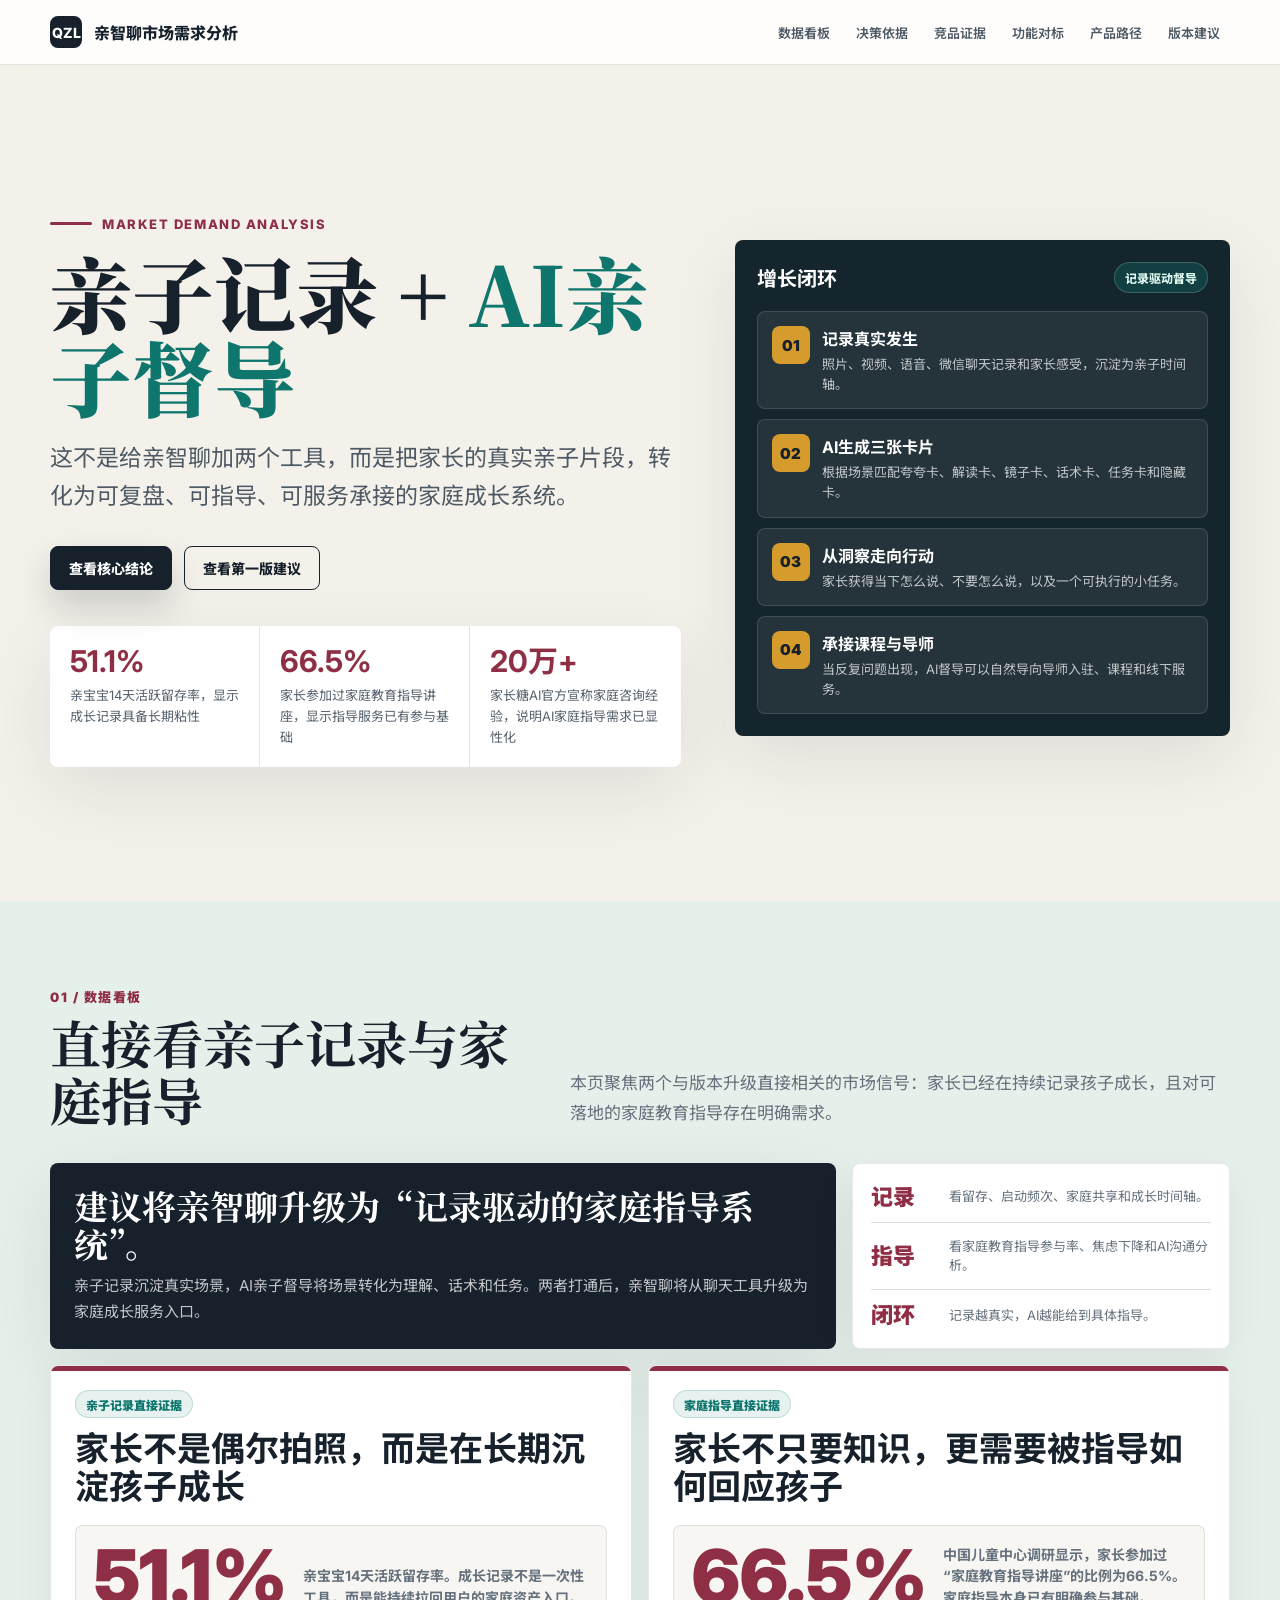
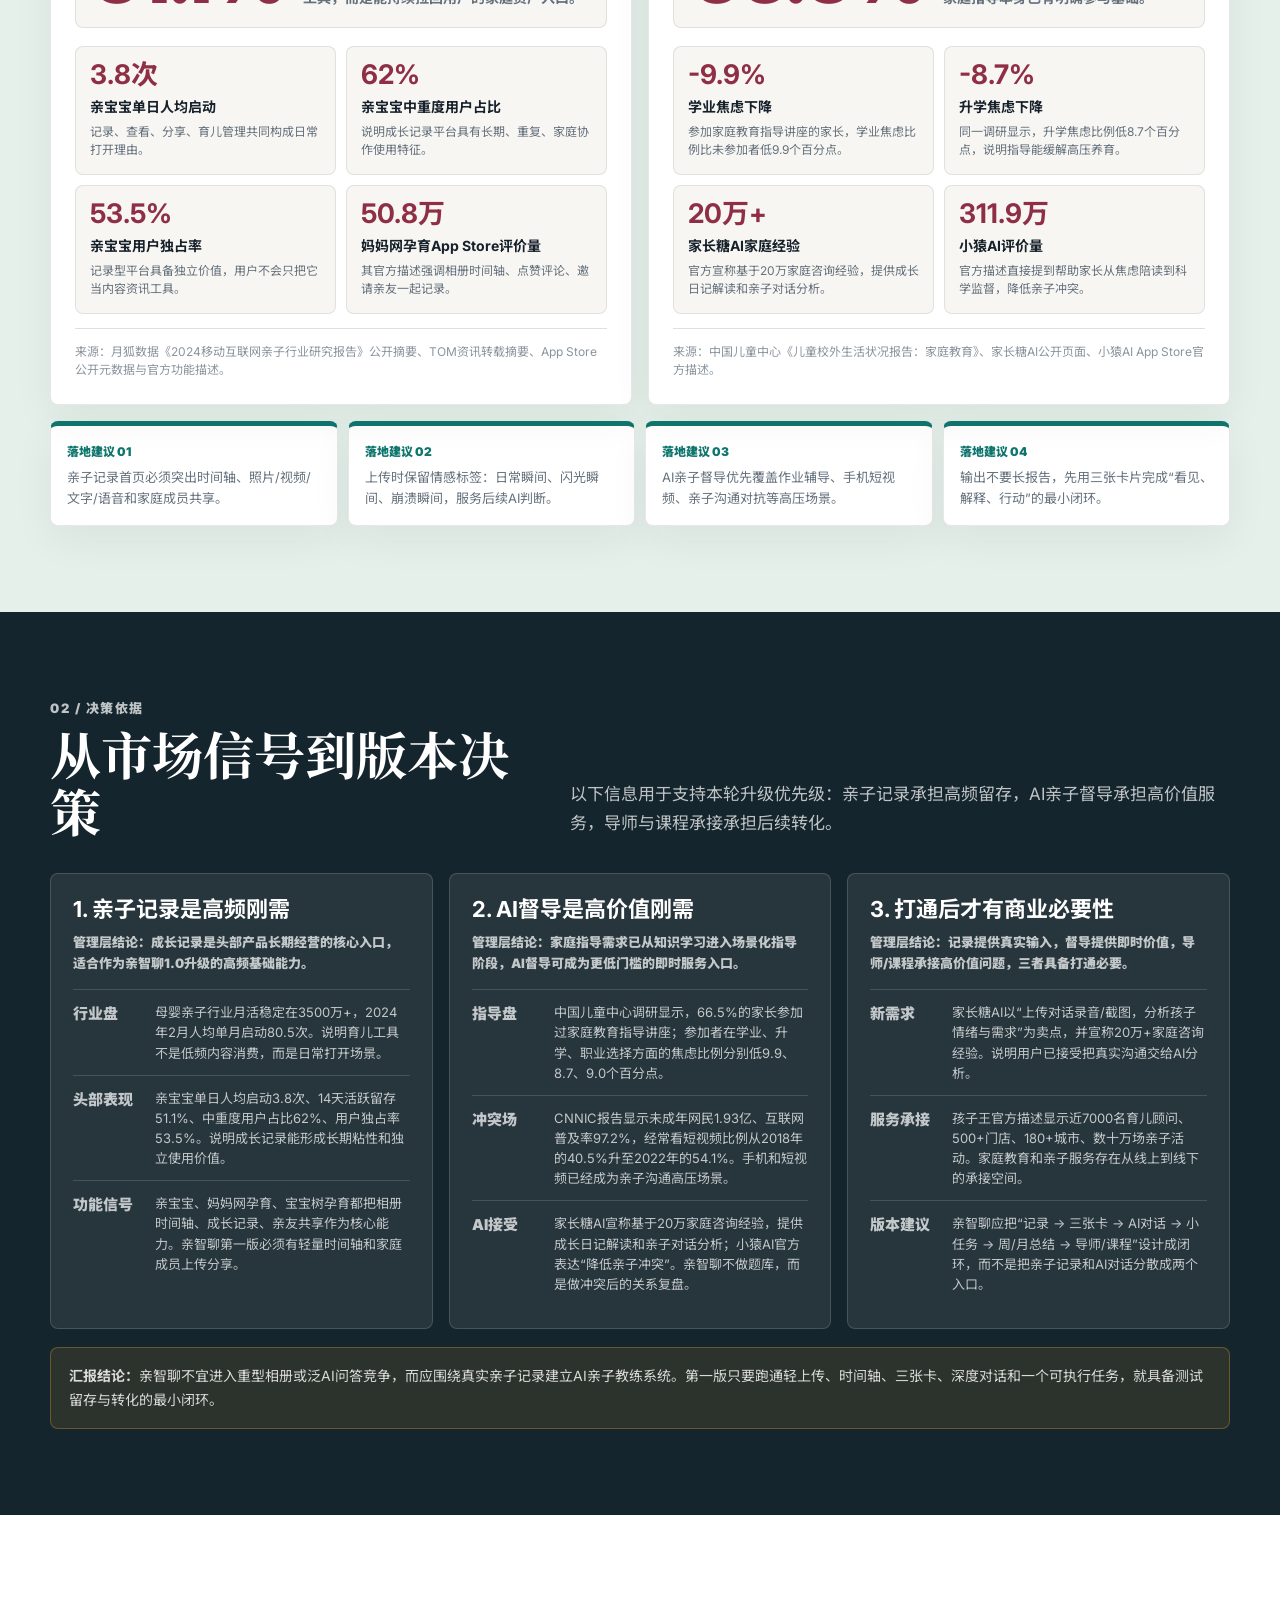
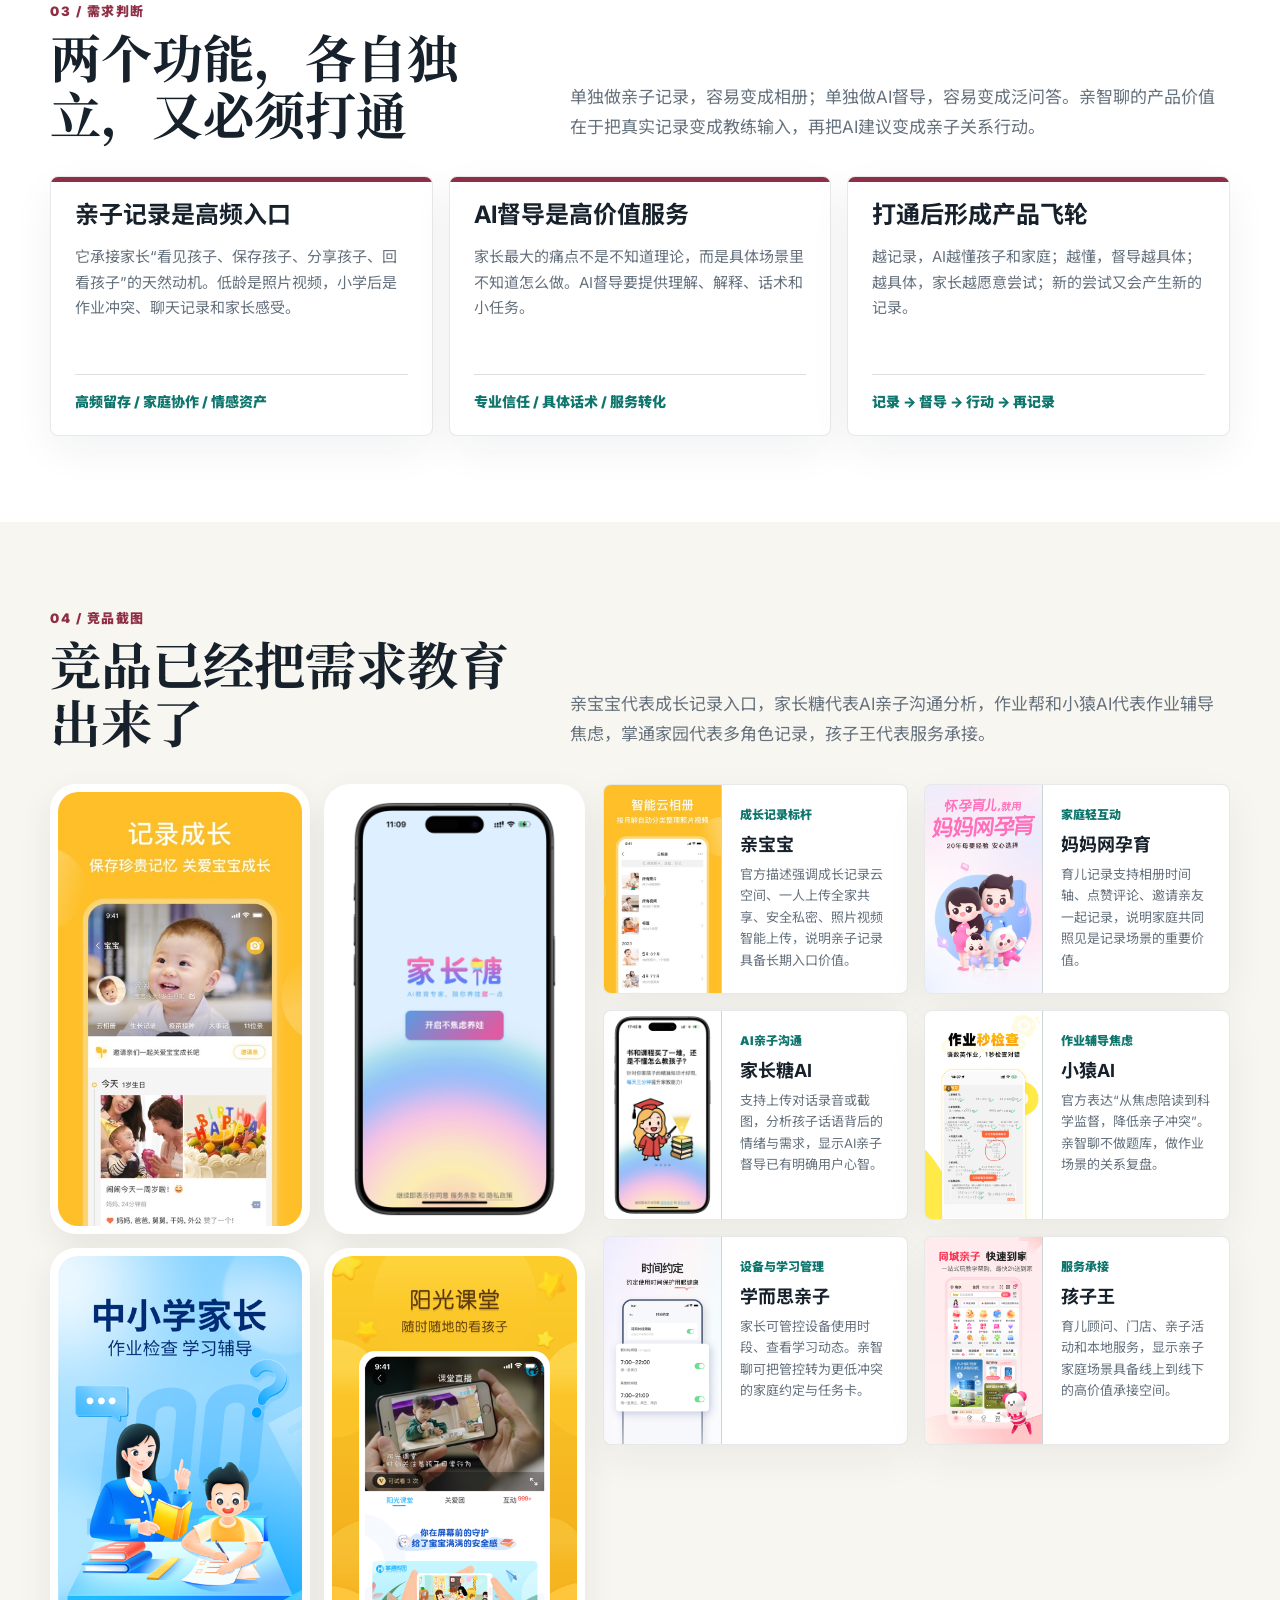
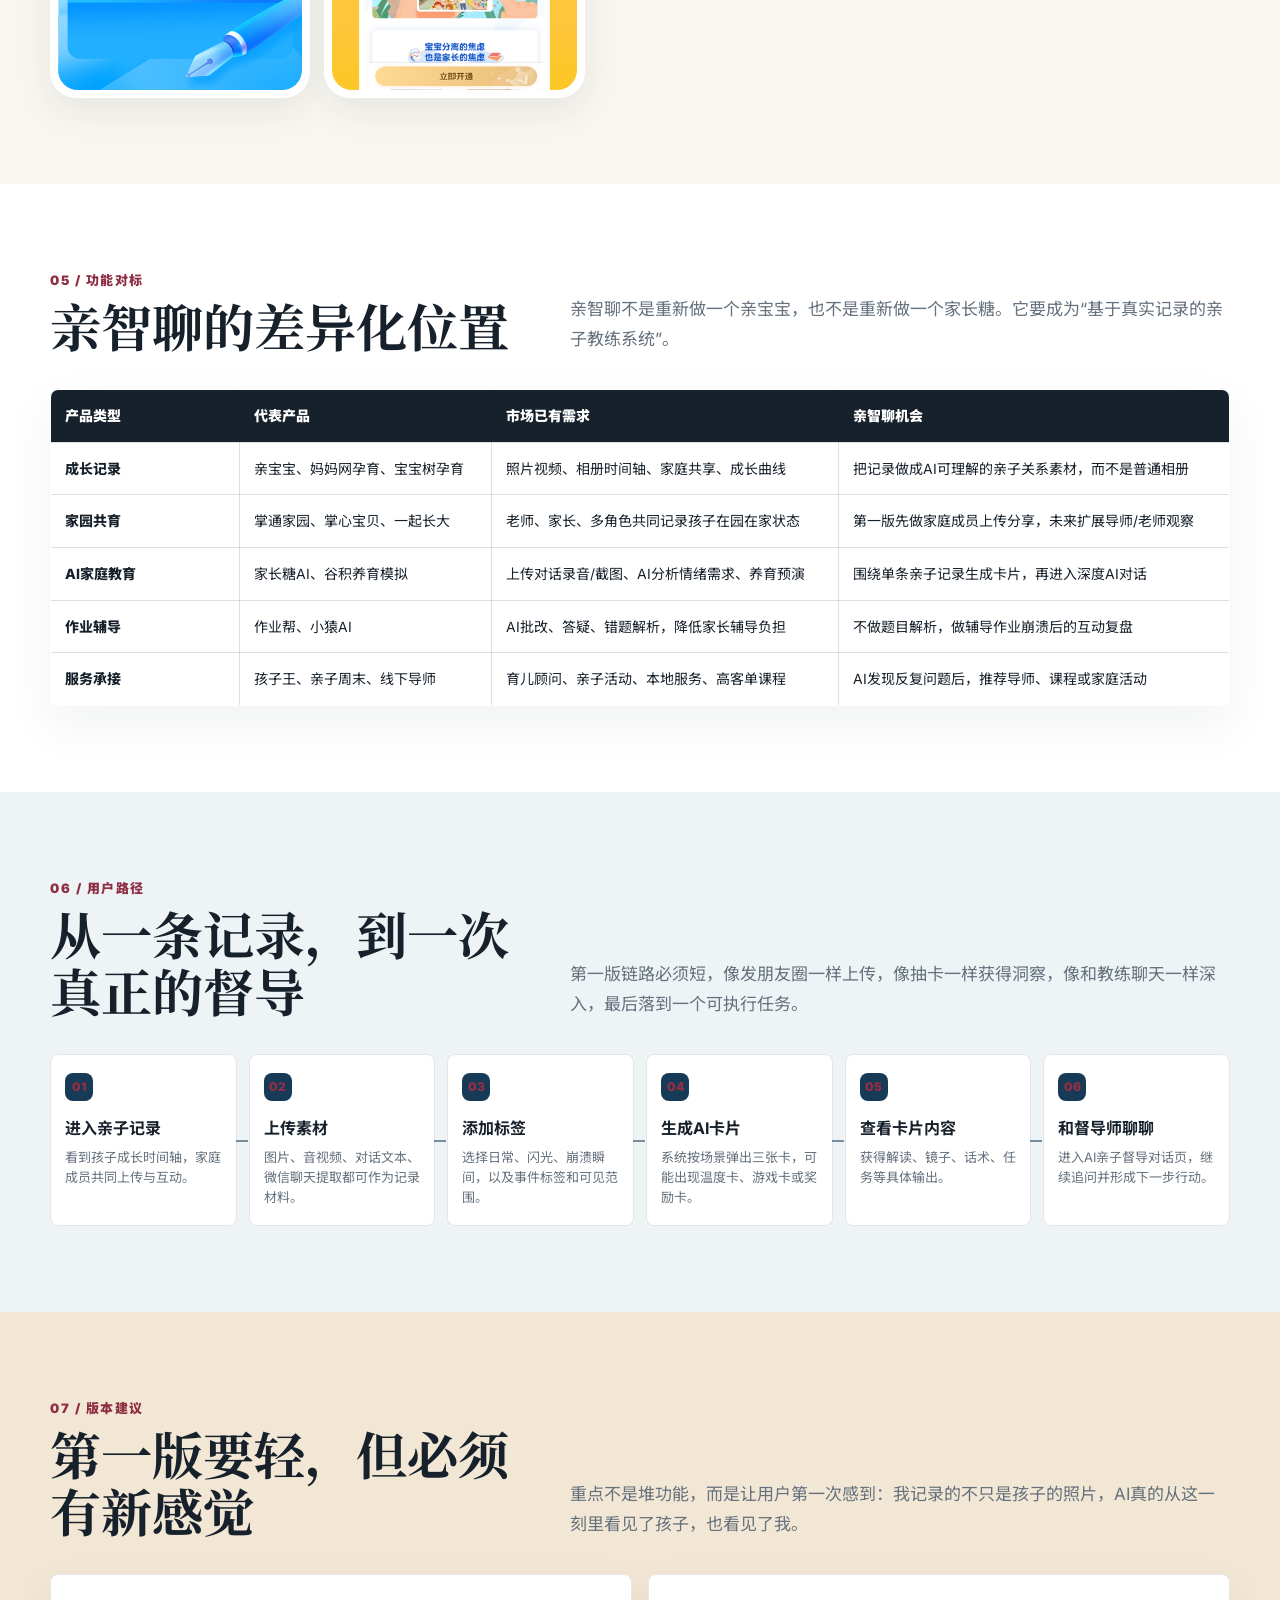
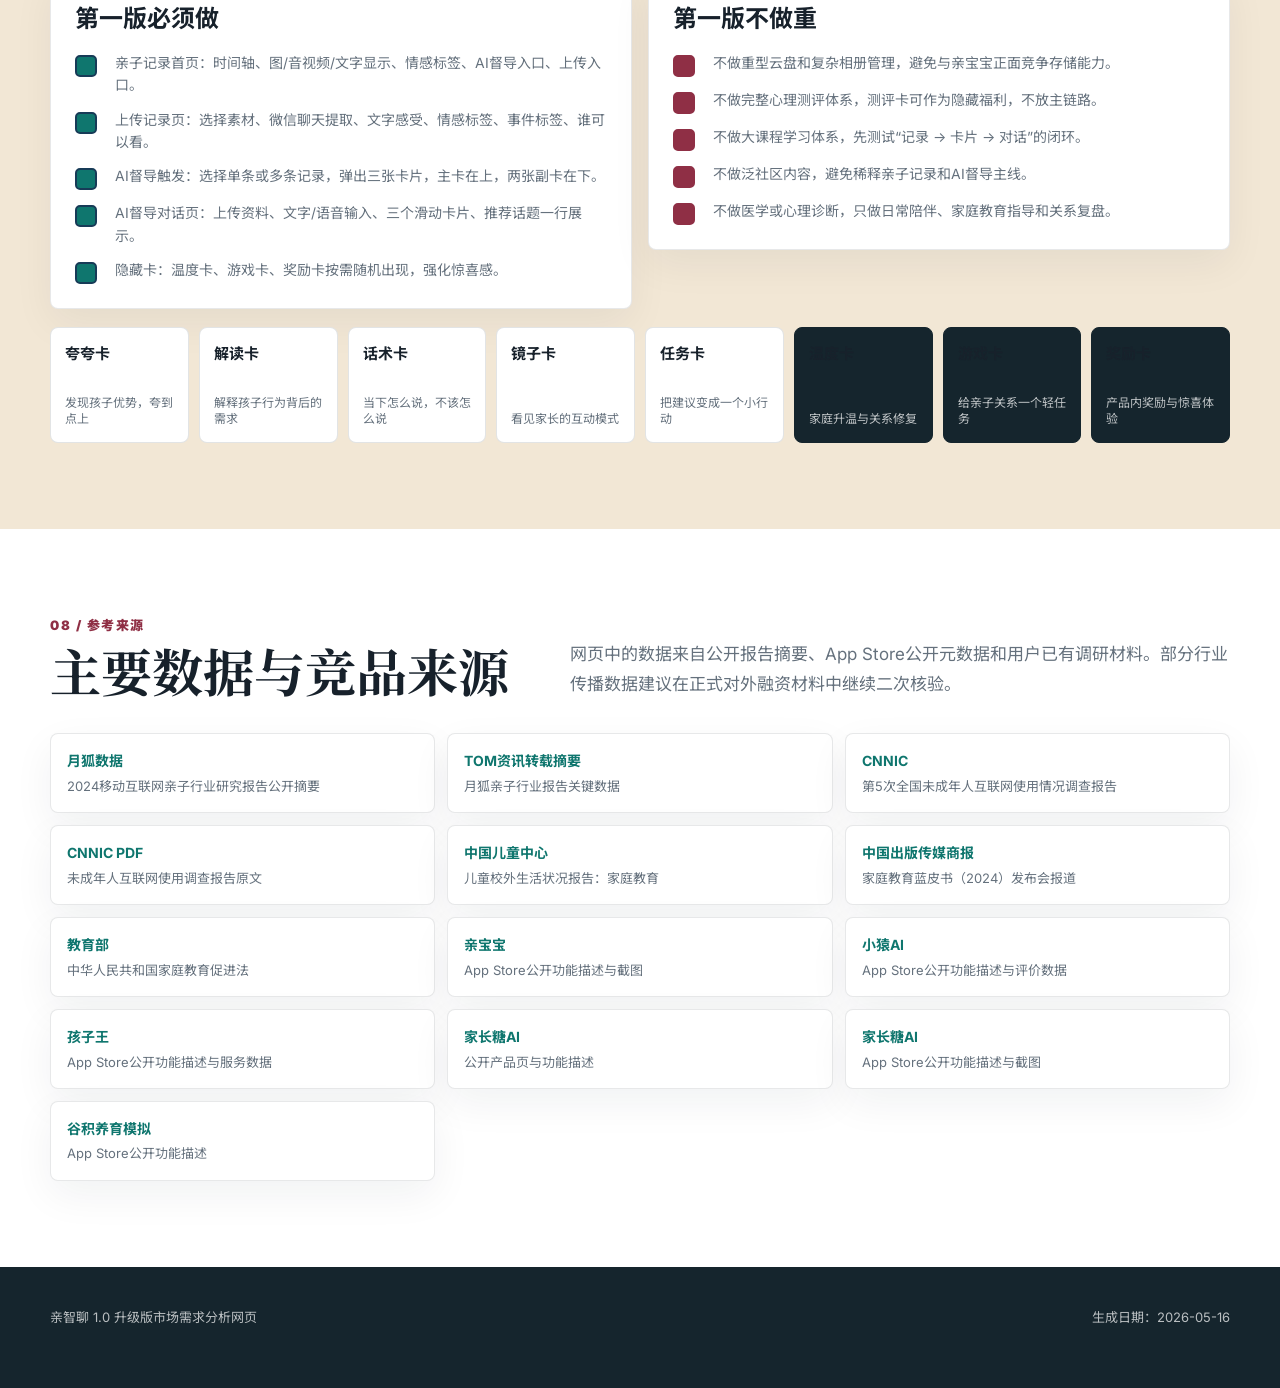
==== commit 665be046: "Publish QZL market demand report" ====
--- a/index.html
+++ b/index.html
@@ -1,994 +1,2175 @@
-<!doctype html>
+<!DOCTYPE html>
 <html lang="zh-CN">
 <head>
-  <meta charset="utf-8">
-  <meta name="viewport" content="width=device-width, initial-scale=1">
-  <title>亲智聊 - 孩子行为翻译器 2.0</title>
+  <meta charset="UTF-8" />
+  <meta name="viewport" content="width=device-width, initial-scale=1.0" />
+  <title>亲智聊｜亲子记录 + AI亲子督导市场需求分析</title>
+  <meta name="description" content="亲智聊1.0升级版：亲子记录与AI亲子督导市场需求分析视觉报告" />
+  <link rel="preconnect" href="https://fonts.googleapis.com">
+  <link rel="preconnect" href="https://fonts.gstatic.com" crossorigin>
+  <link href="https://fonts.googleapis.com/css2?family=Inter:wght@400;500;600;700;800&family=Noto+Sans+SC:wght@400;500;700;900&family=Noto+Serif+SC:wght@600;700;900&display=swap" rel="stylesheet">
   <style>
     :root {
-      --bg: #f6f3ec;
-      --phone: #fffdf8;
-      --ink: #26322f;
-      --muted: #6d7b77;
-      --line: #e6dece;
-      --teal: #15766d;
-      --teal-2: #e6f3ef;
-      --rose: #d96b55;
-      --rose-2: #fff0ea;
-      --leaf: #7b9a6d;
-      --leaf-2: #edf5e8;
-      --gold: #b88734;
-      --gold-2: #fff5d8;
-      --blue-2: #eef4ff;
-      --white: #ffffff;
-      --shadow: 0 24px 80px rgba(38, 50, 47, .18);
+      --bg: #fdfae7;
+      --paper: #fffdf1;
+      --ink: #101114;
+      --muted: #666a73;
+      --soft: #8a8f99;
+      --blue: #1e2bfa;
+      --blue-2: #5260ff;
+      --green: #0a8f68;
+      --coral: #f66f54;
+      --gold: #f2b84b;
+      --lavender: #7d70d9;
+      --line: rgba(30, 43, 250, 0.18);
+      --wash: rgba(30, 43, 250, 0.055);
+      --shadow: 0 22px 60px rgba(29, 38, 92, 0.12);
+      --radius: 8px;
     }
 
     * {
       box-sizing: border-box;
     }
 
+    html {
+      scroll-behavior: smooth;
+    }
+
     body {
       margin: 0;
-      min-height: 100vh;
+      background:
+        linear-gradient(90deg, rgba(30,43,250,0.045) 1px, transparent 1px),
+        linear-gradient(180deg, rgba(30,43,250,0.04) 1px, transparent 1px),
+        var(--bg);
+      background-size: 48px 48px;
       color: var(--ink);
-      font-family: -apple-system, BlinkMacSystemFont, "Segoe UI", "Microsoft YaHei", sans-serif;
-      background:
-        linear-gradient(130deg, rgba(21, 118, 109, .12), transparent 34%),
-        linear-gradient(240deg, rgba(217, 107, 85, .11), transparent 38%),
-        var(--bg);
-    }
-
-    button,
-    input,
-    textarea {
-      font: inherit;
-    }
-
-    button {
-      cursor: pointer;
-    }
-
-    .stage {
-      width: min(1180px, 100%);
-      min-height: 100vh;
+      font-family: "Inter", "Noto Sans SC", system-ui, -apple-system, BlinkMacSystemFont, "Segoe UI", sans-serif;
+      letter-spacing: 0;
+      overflow-x: hidden;
+    }
+
+    a {
+      color: inherit;
+      text-decoration: none;
+    }
+
+    img {
+      display: block;
+      max-width: 100%;
+    }
+
+    p,
+    li,
+    h3,
+    span {
+      overflow-wrap: anywhere;
+    }
+
+    .mini,
+    .hero,
+    .hero-strip,
+    .hero-board,
+    .fly-step,
+    .stat-card,
+    .fly-step > div,
+    .competitor-body,
+    .source-card,
+    .mvp-card,
+    .target-panel,
+    .metric-item {
+      min-width: 0;
+      max-width: 100%;
+    }
+
+    .hero-strip .mini span,
+    .fly-step p,
+    .hero-metric span,
+    .metric-item p,
+    .decision-card p {
+      word-break: break-word;
+      overflow-wrap: anywhere;
+    }
+
+    .topbar {
+      position: sticky;
+      top: 0;
+      z-index: 20;
+      border-bottom: 1px solid var(--line);
+      background: rgba(253, 250, 231, 0.9);
+      backdrop-filter: blur(14px);
+    }
+
+    .nav {
+      width: min(1180px, calc(100vw - 40px));
       margin: 0 auto;
-      padding: 26px;
-      display: grid;
-      grid-template-columns: minmax(340px, 430px) 1fr;
-      gap: 30px;
-      align-items: center;
-    }
-
-    .phone {
-      height: min(880px, calc(100vh - 52px));
-      min-height: 700px;
-      border: 1px solid rgba(38, 50, 47, .14);
-      border-radius: 34px;
-      background: var(--phone);
-      box-shadow: var(--shadow);
-      overflow: hidden;
-      display: flex;
-      flex-direction: column;
-    }
-
-    .status {
-      height: 34px;
-      padding: 10px 22px 0;
-      display: flex;
-      justify-content: space-between;
-      color: #43514e;
-      font-size: 12px;
-      font-weight: 700;
-    }
-
-    .signal {
-      display: flex;
-      gap: 4px;
-      align-items: center;
-    }
-
-    .signal i {
-      width: 4px;
-      border-radius: 8px;
-      background: #43514e;
-      display: block;
-    }
-
-    .signal i:nth-child(1) { height: 5px; }
-    .signal i:nth-child(2) { height: 8px; }
-    .signal i:nth-child(3) { height: 11px; }
-
-    .screen {
-      flex: 1;
-      overflow: auto;
-      padding: 12px 18px 92px;
-      scroll-behavior: smooth;
-    }
-
-    .top {
-      display: flex;
-      justify-content: space-between;
-      align-items: flex-start;
-      gap: 12px;
-      margin-bottom: 14px;
-    }
-
-    .brand {
-      display: flex;
-      gap: 10px;
-      align-items: center;
-    }
-
-    .mark {
-      width: 42px;
-      height: 42px;
-      border-radius: 14px;
-      color: #fff;
-      background: linear-gradient(135deg, var(--teal), var(--leaf));
-      display: grid;
-      place-items: center;
-      font-weight: 800;
-    }
-
-    h1,
-    h2,
-    h3,
-    p {
-      margin: 0;
-      letter-spacing: 0;
-    }
-
-    h1 {
-      font-size: 22px;
-      line-height: 1.25;
-    }
-
-    .subtitle {
-      margin-top: 4px;
-      color: var(--muted);
-      font-size: 13px;
-    }
-
-    .pill {
-      border: 1px solid var(--line);
-      background: #fff8e7;
-      color: #656058;
-      border-radius: 999px;
-      padding: 7px 10px;
-      font-size: 12px;
-      white-space: nowrap;
-    }
-
-    .daily {
-      border: 1px solid #d8e9e4;
-      background: linear-gradient(135deg, #eaf7f2, #fff8ec);
-      border-radius: 8px;
-      padding: 14px;
-      margin-bottom: 12px;
-      display: grid;
-      grid-template-columns: 1fr 56px;
-      gap: 12px;
-      align-items: center;
-    }
-
-    .daily small {
-      display: block;
-      color: var(--teal);
-      font-weight: 800;
-      margin-bottom: 6px;
-      font-size: 12px;
-    }
-
-    .daily p {
-      font-size: 16px;
-      line-height: 1.45;
-      font-weight: 750;
-    }
-
-    .sun {
-      width: 56px;
-      height: 56px;
-    }
-
-    .panel {
-      background: var(--white);
-      border: 1px solid var(--line);
-      border-radius: 8px;
-      padding: 14px;
-      margin-bottom: 12px;
-    }
-
-    .panel-title {
+      height: 64px;
       display: flex;
       align-items: center;
       justify-content: space-between;
+      gap: 24px;
+    }
+
+    .brand {
+      display: flex;
+      align-items: center;
+      gap: 12px;
+      font-weight: 800;
+      color: var(--blue);
+      white-space: nowrap;
+    }
+
+    .brand-mark {
+      width: 32px;
+      height: 32px;
+      border: 2px solid var(--blue);
+      border-radius: 8px;
+      display: grid;
+      place-items: center;
+      font-size: 14px;
+      background: var(--paper);
+    }
+
+    .nav-links {
+      display: flex;
+      align-items: center;
+      gap: 6px;
+      flex-wrap: wrap;
+      justify-content: flex-end;
+    }
+
+    .nav-links a {
+      padding: 8px 10px;
+      border-radius: 999px;
+      color: var(--muted);
+      font-size: 13px;
+      font-weight: 600;
+    }
+
+    .nav-links a:hover {
+      background: var(--wash);
+      color: var(--blue);
+    }
+
+    .container {
+      width: min(1180px, calc(100vw - 40px));
+      margin: 0 auto;
+    }
+
+    .hero {
+      min-height: calc(100vh - 64px);
+      display: grid;
+      grid-template-columns: 1.12fr 0.88fr;
+      gap: 42px;
+      align-items: center;
+      padding: 72px 0 58px;
+    }
+
+    .eyebrow {
+      display: inline-flex;
+      align-items: center;
       gap: 10px;
+      color: var(--blue);
+      font-size: 13px;
+      font-weight: 800;
+      letter-spacing: 0.08em;
+      text-transform: uppercase;
+      margin-bottom: 18px;
+    }
+
+    .eyebrow::before {
+      content: "";
+      width: 42px;
+      height: 3px;
+      background: var(--blue);
+      border-radius: 999px;
+    }
+
+    h1 {
+      font-size: clamp(44px, 6vw, 88px);
+      line-height: 0.96;
+      margin: 0 0 22px;
+      font-weight: 900;
+      letter-spacing: 0;
+    }
+
+    .hero h1 span {
+      color: var(--blue);
+    }
+
+    .lead {
+      max-width: 760px;
+      color: var(--muted);
+      font-size: clamp(17px, 2vw, 22px);
+      line-height: 1.65;
+      margin: 0 0 30px;
+    }
+
+    .hero-actions {
+      display: flex;
+      gap: 12px;
+      flex-wrap: wrap;
+      margin-bottom: 36px;
+    }
+
+    .btn {
+      display: inline-flex;
+      align-items: center;
+      justify-content: center;
+      min-height: 44px;
+      padding: 0 18px;
+      border-radius: 999px;
+      border: 1px solid var(--blue);
+      font-weight: 800;
+      font-size: 14px;
+    }
+
+    .btn.primary {
+      background: var(--blue);
+      color: var(--bg);
+      box-shadow: 0 16px 34px rgba(30, 43, 250, 0.22);
+    }
+
+    .btn.ghost {
+      background: var(--paper);
+      color: var(--blue);
+    }
+
+    .hero-strip {
+      display: grid;
+      grid-template-columns: repeat(3, 1fr);
+      border: 1px solid var(--line);
+      background: rgba(255, 253, 241, 0.72);
+      border-radius: var(--radius);
+      overflow: hidden;
+      box-shadow: var(--shadow);
+    }
+
+    .hero-strip .mini {
+      padding: 18px;
+      border-right: 1px solid var(--line);
+    }
+
+    .hero-strip .mini:last-child {
+      border-right: 0;
+    }
+
+    .mini strong {
+      display: block;
+      color: var(--blue);
+      font-size: 24px;
+      line-height: 1;
+      margin-bottom: 8px;
+    }
+
+    .mini span {
+      color: var(--muted);
+      font-size: 13px;
+      line-height: 1.45;
+    }
+
+    .hero-board {
+      position: relative;
+      border: 1px solid var(--line);
+      background: var(--paper);
+      border-radius: 8px;
+      padding: 22px;
+      box-shadow: var(--shadow);
+    }
+
+    .board-title {
+      display: flex;
+      justify-content: space-between;
+      gap: 16px;
+      align-items: center;
+      margin-bottom: 18px;
+    }
+
+    .board-title h2 {
+      font-size: 20px;
+      margin: 0;
+    }
+
+    .status-pill {
+      color: var(--green);
+      background: rgba(10, 143, 104, 0.09);
+      border: 1px solid rgba(10, 143, 104, 0.22);
+      padding: 6px 10px;
+      border-radius: 999px;
+      font-size: 12px;
+      font-weight: 800;
+      white-space: nowrap;
+    }
+
+    .flywheel {
+      display: grid;
+      gap: 10px;
+    }
+
+    .fly-step {
+      display: grid;
+      grid-template-columns: 38px 1fr;
+      align-items: start;
+      gap: 12px;
+      padding: 14px;
+      border-radius: 8px;
+      background: var(--wash);
+      border: 1px solid var(--line);
+    }
+
+    .fly-num {
+      width: 38px;
+      height: 38px;
+      display: grid;
+      place-items: center;
+      border-radius: 8px;
+      background: var(--blue);
+      color: var(--bg);
+      font-weight: 900;
+      font-size: 15px;
+    }
+
+    .fly-step h3 {
+      margin: 0 0 4px;
+      font-size: 16px;
+    }
+
+    .fly-step p {
+      margin: 0;
+      color: var(--muted);
+      font-size: 13px;
+      line-height: 1.55;
+    }
+
+    section {
+      padding: 76px 0;
+    }
+
+    .section-head {
+      display: grid;
+      grid-template-columns: 0.72fr 1fr;
+      gap: 44px;
+      align-items: end;
+      margin-bottom: 30px;
+      border-top: 2px solid var(--blue);
+      padding-top: 22px;
+    }
+
+    .section-kicker {
+      color: var(--blue);
+      font-size: 13px;
+      font-weight: 900;
+      letter-spacing: 0.08em;
+      text-transform: uppercase;
+    }
+
+    .section-head h2 {
+      font-size: clamp(30px, 4vw, 54px);
+      line-height: 1.04;
+      margin: 8px 0 0;
+      letter-spacing: 0;
+    }
+
+    .section-head p {
+      margin: 0;
+      color: var(--muted);
+      line-height: 1.75;
+      font-size: 16px;
+    }
+
+    .grid {
+      display: grid;
+      gap: 16px;
+    }
+
+    .stats-grid {
+      grid-template-columns: repeat(4, 1fr);
+    }
+
+    .dashboard-lede {
+      display: grid;
+      grid-template-columns: 1.35fr 0.65fr;
+      gap: 16px;
+      align-items: stretch;
+      margin-bottom: 16px;
+    }
+
+    .dashboard-thesis {
+      padding: 24px;
+      border-radius: var(--radius);
+      background: var(--blue);
+      color: var(--bg);
+      box-shadow: var(--shadow);
+    }
+
+    .dashboard-thesis h3 {
+      margin: 0 0 10px;
+      font-size: clamp(22px, 3vw, 34px);
+      line-height: 1.12;
+    }
+
+    .dashboard-thesis p {
+      margin: 0;
+      color: rgba(253, 250, 231, 0.82);
+      font-size: 15px;
+      line-height: 1.75;
+    }
+
+    .evidence-index {
+      display: grid;
+      gap: 10px;
+      padding: 18px;
+      border: 1px solid var(--line);
+      border-radius: var(--radius);
+      background: var(--paper);
+      box-shadow: 0 12px 40px rgba(29, 38, 92, 0.08);
+    }
+
+    .index-row {
+      display: grid;
+      grid-template-columns: 68px 1fr;
+      gap: 10px;
+      align-items: center;
+      padding-bottom: 10px;
+      border-bottom: 1px solid var(--line);
+    }
+
+    .index-row:last-child {
+      padding-bottom: 0;
+      border-bottom: 0;
+    }
+
+    .index-row strong {
+      color: var(--blue);
+      font-size: 22px;
+      line-height: 1;
+      font-weight: 900;
+    }
+
+    .index-row span {
+      color: var(--muted);
+      font-size: 13px;
+      line-height: 1.45;
+    }
+
+    .target-dashboard {
+      display: grid;
+      grid-template-columns: repeat(2, 1fr);
+      gap: 16px;
+      align-items: start;
+    }
+
+    .target-panel {
+      position: relative;
+      overflow: hidden;
+      min-height: 610px;
+      padding: 24px;
+      border: 1px solid var(--line);
+      border-radius: var(--radius);
+      background: rgba(255, 253, 241, 0.9);
+      box-shadow: var(--shadow);
+    }
+
+    .target-panel::before {
+      content: "";
+      position: absolute;
+      inset: 0 0 auto;
+      height: 5px;
+      background: var(--blue);
+    }
+
+    .target-panel.green::before {
+      background: var(--green);
+    }
+
+    .panel-label {
+      display: inline-flex;
+      align-items: center;
+      min-height: 28px;
+      padding: 0 10px;
+      border-radius: 999px;
+      color: var(--blue);
+      background: var(--wash);
+      border: 1px solid var(--line);
+      font-size: 12px;
+      font-weight: 900;
+      margin-bottom: 12px;
+    }
+
+    .target-panel.green .panel-label {
+      color: var(--green);
+      background: rgba(10, 143, 104, 0.08);
+      border-color: rgba(10, 143, 104, 0.22);
+    }
+
+    .target-panel h3 {
+      margin: 0 0 12px;
+      font-size: clamp(24px, 3vw, 34px);
+      line-height: 1.12;
+    }
+
+    .hero-metric {
+      display: grid;
+      grid-template-columns: auto 1fr;
+      gap: 16px;
+      align-items: end;
+      padding: 18px;
+      margin: 18px 0;
+      border-radius: var(--radius);
+      background: var(--wash);
+      border: 1px solid var(--line);
+    }
+
+    .target-panel.green .hero-metric {
+      background: rgba(10, 143, 104, 0.08);
+      border-color: rgba(10, 143, 104, 0.22);
+    }
+
+    .hero-metric strong {
+      display: block;
+      color: var(--blue);
+      font-size: clamp(42px, 6vw, 74px);
+      line-height: 0.88;
+      font-weight: 900;
+      white-space: nowrap;
+    }
+
+    .target-panel.green .hero-metric strong {
+      color: var(--green);
+    }
+
+    .hero-metric span {
+      color: var(--muted);
+      font-size: 14px;
+      line-height: 1.55;
+      font-weight: 700;
+    }
+
+    .metric-cards {
+      display: grid;
+      grid-template-columns: repeat(2, 1fr);
+      gap: 10px;
+    }
+
+    .metric-item {
+      min-height: 126px;
+      padding: 14px;
+      border-radius: var(--radius);
+      background: rgba(255, 253, 241, 0.72);
+      border: 1px solid var(--line);
+    }
+
+    .metric-item b {
+      display: block;
+      color: var(--blue);
+      font-size: 27px;
+      line-height: 1;
       margin-bottom: 10px;
     }
 
-    .panel-title h2 {
-      font-size: 15px;
+    .target-panel.green .metric-item b {
+      color: var(--green);
+    }
+
+    .metric-item h4 {
+      margin: 0 0 6px;
+      font-size: 14px;
       line-height: 1.35;
-    }
-
-    .panel-title small {
+      color: var(--ink);
+    }
+
+    .metric-item p {
+      margin: 0;
       color: var(--muted);
       font-size: 12px;
-      white-space: nowrap;
-    }
-
-    .emotion-grid {
-      display: grid;
-      grid-template-columns: repeat(2, 1fr);
-      gap: 8px;
-    }
-
-    .emotion,
-    .scene-card {
-      border: 1px solid #eadfce;
-      border-radius: 8px;
-      background: #fffbf3;
-      color: #44504d;
-      text-align: left;
-      transition: .18s ease;
-    }
-
-    .emotion {
-      min-height: 44px;
-      padding: 9px 10px;
+      line-height: 1.55;
+    }
+
+    .evidence-source {
+      margin-top: 14px;
+      padding-top: 14px;
+      border-top: 1px solid var(--line);
+      color: var(--soft);
+      font-size: 12px;
+      line-height: 1.55;
+    }
+
+    .decision-strip {
+      display: grid;
+      grid-template-columns: repeat(4, 1fr);
+      gap: 10px;
+      margin-top: 16px;
+    }
+
+    .decision-card {
+      padding: 16px;
+      border-radius: var(--radius);
+      background: var(--paper);
+      border: 1px solid var(--line);
+      box-shadow: 0 10px 30px rgba(29, 38, 92, 0.07);
+    }
+
+    .decision-card small {
+      display: block;
+      color: var(--blue);
+      font-size: 12px;
+      font-weight: 900;
+      margin-bottom: 8px;
+    }
+
+    .decision-card p {
+      margin: 0;
+      color: var(--muted);
       font-size: 13px;
-    }
-
-    .emotion.active,
-    .scene-card.active,
-    .emotion:hover,
-    .scene-card:hover {
-      border-color: var(--teal);
-      background: var(--teal-2);
-      color: #245e58;
-      transform: translateY(-1px);
-    }
-
-    .regret {
-      margin-top: 10px;
-      border: 1px solid #f0cfc4;
-      background: var(--rose-2);
-      border-radius: 8px;
-      padding: 12px;
-      display: grid;
-      gap: 8px;
-    }
-
-    .regret b {
-      font-size: 14px;
-    }
-
-    .regret span {
-      color: #72534c;
+      line-height: 1.6;
+    }
+
+    .chain-grid {
+      grid-template-columns: repeat(3, 1fr);
+      margin-top: 18px;
+    }
+
+    .chain-card {
+      padding: 22px;
+      background: var(--paper);
+      border: 1px solid var(--line);
+      border-radius: var(--radius);
+      box-shadow: var(--shadow);
+    }
+
+    .chain-card h3 {
+      margin: 0 0 8px;
+      font-size: 22px;
+      line-height: 1.25;
+    }
+
+    .chain-card .claim {
+      margin: 0 0 16px;
+      color: var(--blue);
+      font-size: 13px;
+      line-height: 1.6;
+      font-weight: 900;
+    }
+
+    .compact-table {
+      width: 100%;
+      border-collapse: collapse;
+      table-layout: fixed;
+    }
+
+    .compact-table td {
+      border-top: 1px solid var(--line);
+      padding: 12px 0;
+      vertical-align: top;
       font-size: 13px;
       line-height: 1.55;
-    }
-
-    .link-btn {
-      justify-self: start;
-      border: 0;
-      color: var(--rose);
-      background: transparent;
-      padding: 0;
+      color: var(--muted);
+    }
+
+    .compact-table td:first-child {
+      width: 82px;
+      color: var(--ink);
+      font-weight: 900;
+      font-size: 15px;
+    }
+
+    .data-note {
+      margin-top: 18px;
+      padding: 16px 18px;
+      border-radius: var(--radius);
+      background: rgba(10, 143, 104, 0.08);
+      border: 1px solid rgba(10, 143, 104, 0.22);
+      color: #16634f;
+      font-size: 14px;
+      line-height: 1.7;
+    }
+
+    .stat-card,
+    .insight-card,
+    .competitor-card,
+    .mvp-card,
+    .source-card {
+      background: rgba(255, 253, 241, 0.84);
+      border: 1px solid var(--line);
+      border-radius: var(--radius);
+      box-shadow: 0 12px 40px rgba(29, 38, 92, 0.08);
+    }
+
+    .stat-card {
+      min-height: 160px;
+      padding: 18px;
+      display: flex;
+      flex-direction: column;
+      justify-content: space-between;
+    }
+
+    .stat-number {
+      color: var(--blue);
+      font-size: clamp(28px, 4vw, 44px);
+      font-weight: 900;
+      line-height: 1;
+    }
+
+    .stat-card h3 {
+      margin: 14px 0 8px;
+      font-size: 16px;
+      line-height: 1.35;
+    }
+
+    .stat-card p {
+      margin: 0;
+      color: var(--muted);
+      font-size: 13px;
+      line-height: 1.55;
+    }
+
+    .proof-grid {
+      grid-template-columns: repeat(3, 1fr);
+      margin-top: 18px;
+    }
+
+    .insight-card {
+      padding: 24px;
+      min-height: 260px;
+      display: flex;
+      flex-direction: column;
+      justify-content: space-between;
+      position: relative;
+      overflow: hidden;
+    }
+
+    .insight-card::before {
+      content: "";
+      position: absolute;
+      top: 0;
+      left: 0;
+      right: 0;
+      height: 5px;
+      background: var(--blue);
+    }
+
+    .insight-card.green::before { background: var(--green); }
+    .insight-card.coral::before { background: var(--coral); }
+    .insight-card.gold::before { background: var(--gold); }
+
+    .insight-card h3 {
+      margin: 0 0 14px;
+      font-size: 24px;
+      line-height: 1.2;
+    }
+
+    .insight-card p {
+      margin: 0;
+      color: var(--muted);
+      line-height: 1.7;
+      font-size: 15px;
+    }
+
+    .tagline {
+      margin-top: 20px;
+      padding-top: 16px;
+      border-top: 1px solid var(--line);
+      color: var(--blue);
+      font-weight: 900;
+      font-size: 14px;
+    }
+
+    .evidence-layout {
+      display: grid;
+      grid-template-columns: 0.92fr 1.08fr;
+      gap: 18px;
+      align-items: start;
+    }
+
+    .phone-stack {
+      display: grid;
+      grid-template-columns: repeat(2, 1fr);
+      gap: 14px;
+      position: sticky;
+      top: 92px;
+    }
+
+    .phone-shot {
+      background: #111;
+      padding: 8px;
+      border-radius: 26px;
+      box-shadow: var(--shadow);
+      overflow: hidden;
+    }
+
+    .phone-shot img {
+      width: 100%;
+      aspect-ratio: 9 / 16;
+      object-fit: cover;
+      border-radius: 20px;
+    }
+
+    .competitor-grid {
+      grid-template-columns: repeat(2, 1fr);
+    }
+
+    .competitor-card {
+      overflow: hidden;
+      display: grid;
+      grid-template-columns: 118px 1fr;
+      min-height: 178px;
+    }
+
+    .competitor-card figure {
+      margin: 0;
+      background: var(--wash);
+      border-right: 1px solid var(--line);
+      display: flex;
+      align-items: stretch;
+      justify-content: center;
+      overflow: hidden;
+    }
+
+    .competitor-card figure img {
+      width: 100%;
+      height: 100%;
+      object-fit: cover;
+    }
+
+    .competitor-body {
+      padding: 18px;
+    }
+
+    .competitor-body small {
+      display: inline-flex;
+      color: var(--blue);
+      font-weight: 900;
+      font-size: 12px;
+      margin-bottom: 8px;
+    }
+
+    .competitor-body h3 {
+      margin: 0 0 8px;
+      font-size: 18px;
+    }
+
+    .competitor-body p {
+      margin: 0;
+      color: var(--muted);
+      font-size: 13px;
+      line-height: 1.65;
+    }
+
+    .matrix {
+      width: 100%;
+      border-collapse: collapse;
+      overflow: hidden;
+      border-radius: var(--radius);
+      background: var(--paper);
+      box-shadow: var(--shadow);
+    }
+
+    .matrix th,
+    .matrix td {
+      border: 1px solid var(--line);
+      padding: 15px 14px;
+      text-align: left;
+      vertical-align: top;
+      line-height: 1.55;
+      font-size: 14px;
+    }
+
+    .matrix th {
+      color: var(--blue);
+      background: var(--wash);
+      font-weight: 900;
+      white-space: nowrap;
+    }
+
+    .matrix td:first-child {
       font-weight: 800;
-      font-size: 13px;
-    }
-
-    .scenes {
-      display: grid;
-      grid-auto-flow: column;
-      grid-auto-columns: minmax(150px, 74%);
-      gap: 10px;
-      overflow-x: auto;
-      padding-bottom: 4px;
-      scroll-snap-type: x mandatory;
-    }
-
-    .scene-card {
-      padding: 12px;
-      min-height: 88px;
-      scroll-snap-align: start;
-    }
-
-    .scene-card b {
-      display: block;
-      font-size: 14px;
-      line-height: 1.4;
-      margin-bottom: 8px;
-    }
-
-    .scene-card span {
-      color: var(--muted);
-      font-size: 12px;
-      line-height: 1.45;
-    }
-
-    .input-row {
-      display: flex;
-      gap: 8px;
-      margin-top: 12px;
-    }
-
-    .input-row input {
-      min-width: 0;
-      flex: 1;
+      color: var(--ink);
+      width: 16%;
+    }
+
+    .flow {
+      display: grid;
+      grid-template-columns: repeat(6, 1fr);
+      gap: 12px;
+      margin-top: 20px;
+    }
+
+    .flow-step {
+      position: relative;
+      padding: 18px 14px;
+      background: var(--paper);
       border: 1px solid var(--line);
       border-radius: 8px;
-      background: #fffdf8;
-      color: var(--ink);
-      outline: none;
-      padding: 12px;
-    }
-
-    .primary {
-      border: 0;
+      min-height: 148px;
+    }
+
+    .flow-step:not(:last-child)::after {
+      content: "";
+      position: absolute;
+      right: -12px;
+      top: 50%;
+      width: 12px;
+      height: 2px;
+      background: var(--blue);
+      opacity: 0.55;
+    }
+
+    .flow-step span {
+      display: inline-flex;
+      width: 28px;
+      height: 28px;
+      align-items: center;
+      justify-content: center;
       border-radius: 8px;
-      min-width: 86px;
-      padding: 0 14px;
-      background: var(--teal);
-      color: white;
-      font-weight: 800;
-    }
-
-    .primary:hover {
-      background: #12675f;
-    }
-
-    .mode {
-      display: grid;
+      background: var(--blue);
+      color: var(--bg);
+      font-size: 12px;
+      font-weight: 900;
+      margin-bottom: 14px;
+    }
+
+    .flow-step h3 {
+      margin: 0 0 8px;
+      font-size: 16px;
+    }
+
+    .flow-step p {
+      margin: 0;
+      color: var(--muted);
+      font-size: 13px;
+      line-height: 1.55;
+    }
+
+    .mvp-grid {
       grid-template-columns: 1fr 1fr;
-      gap: 6px;
-      border: 1px solid var(--line);
-      background: #faf4e8;
-      border-radius: 8px;
-      padding: 4px;
-      margin-bottom: 12px;
-    }
-
-    .mode button {
-      border: 0;
-      border-radius: 7px;
-      background: transparent;
-      color: var(--muted);
-      padding: 9px;
-      font-weight: 800;
-      font-size: 13px;
-    }
-
-    .mode button.active {
-      background: white;
-      color: var(--teal);
-      box-shadow: 0 4px 16px rgba(38, 50, 47, .08);
-    }
-
-    .progress {
-      display: grid;
-      grid-template-columns: repeat(5, 1fr);
-      gap: 5px;
-      margin: 12px 0;
-    }
-
-    .step {
-      height: 5px;
-      border-radius: 30px;
-      background: #eadfce;
-      overflow: hidden;
-    }
-
-    .step span {
-      width: 0;
-      height: 100%;
-      display: block;
-      background: var(--teal);
-      transition: width .45s ease;
-    }
-
-    .share-card,
-    .result-card {
-      border-radius: 8px;
-      padding: 14px;
-      margin-bottom: 10px;
-      border: 1px solid transparent;
-      opacity: 0;
-      transform: translateY(8px);
-      transition: .35s ease;
-    }
-
-    .share-card.show,
-    .result-card.show {
-      opacity: 1;
-      transform: translateY(0);
-    }
-
-    .share-card {
-      background: linear-gradient(135deg, #f2fbf7, #fff3e8);
-      border-color: #d8e9e4;
-    }
-
-    .share-card small {
-      color: var(--teal);
-      font-weight: 800;
-      font-size: 12px;
-    }
-
-    .share-card h3 {
-      margin: 8px 0 10px;
-      font-size: 21px;
-      line-height: 1.35;
-    }
-
-    .actions {
-      display: flex;
-      flex-wrap: wrap;
-      gap: 8px;
-    }
-
-    .ghost {
-      border: 1px solid #d9e7e2;
-      background: rgba(255, 255, 255, .7);
-      color: #2d625c;
-      border-radius: 999px;
-      padding: 7px 10px;
-      font-size: 12px;
-      font-weight: 800;
-    }
-
-    .result-card h3 {
-      display: flex;
-      align-items: center;
-      gap: 8px;
-      font-size: 15px;
-      margin-bottom: 8px;
-    }
-
-    .result-card p,
-    .result-card li {
-      color: #42504c;
-      font-size: 13px;
-      line-height: 1.7;
-    }
-
-    .result-card ul {
-      margin: 8px 0 0;
-      padding-left: 18px;
-    }
-
-    .soft-teal { background: var(--teal-2); border-color: #d3e7e2; }
-    .soft-rose { background: var(--rose-2); border-color: #f2d4ca; }
-    .soft-leaf { background: var(--leaf-2); border-color: #d8e7cf; }
-    .soft-gold { background: var(--gold-2); border-color: #efdfb0; }
-    .soft-blue { background: var(--blue-2); border-color: #d9e4f5; }
-
-    .quote {
-      border-left: 3px solid var(--teal);
-      padding-left: 10px;
-      margin-top: 10px;
-      color: #38504b;
-      font-weight: 800;
-      line-height: 1.6;
-    }
-
-    .deep-only {
-      display: none;
-    }
-
-    body.deep-mode .deep-only {
-      display: block;
-    }
-
-    .toast {
-      position: fixed;
-      left: 50%;
-      bottom: 28px;
-      transform: translateX(-50%) translateY(20px);
-      opacity: 0;
-      pointer-events: none;
-      color: white;
-      background: rgba(38, 50, 47, .9);
-      border-radius: 999px;
-      padding: 10px 14px;
-      font-size: 13px;
-      transition: .25s ease;
-      z-index: 20;
-    }
-
-    .toast.show {
-      opacity: 1;
-      transform: translateX(-50%) translateY(0);
-    }
-
-    .bottom-nav {
-      height: 74px;
-      padding: 8px 18px 18px;
-      border-top: 1px solid var(--line);
-      background: rgba(255, 253, 248, .94);
-      backdrop-filter: blur(14px);
-      display: grid;
-      grid-template-columns: repeat(4, 1fr);
-      gap: 6px;
-    }
-
-    .nav-item {
-      border: 0;
-      border-radius: 8px;
-      background: transparent;
-      color: var(--muted);
-      display: grid;
-      place-items: center;
-      gap: 3px;
-      font-size: 11px;
-    }
-
-    .nav-item svg {
-      width: 20px;
-      height: 20px;
-      stroke-width: 2;
-    }
-
-    .nav-item.active {
-      background: var(--teal-2);
-      color: var(--teal);
-      font-weight: 800;
-    }
-
-    .story {
-      align-self: stretch;
-      display: flex;
-      flex-direction: column;
-      justify-content: center;
-      gap: 18px;
-    }
-
-    .story h2 {
-      font-size: clamp(30px, 4vw, 48px);
-      line-height: 1.12;
-    }
-
-    .story p {
-      max-width: 660px;
-      color: #53615d;
-      line-height: 1.78;
-    }
-
-    .cards {
-      max-width: 760px;
-      display: grid;
-      grid-template-columns: repeat(2, minmax(0, 1fr));
+      align-items: start;
+    }
+
+    .mvp-card {
+      padding: 24px;
+    }
+
+    .mvp-card h3 {
+      margin: 0 0 18px;
+      font-size: 24px;
+    }
+
+    .check-list {
+      list-style: none;
+      padding: 0;
+      margin: 0;
+      display: grid;
       gap: 12px;
     }
 
-    .note {
-      background: rgba(255, 255, 255, .68);
-      border: 1px solid rgba(230, 222, 208, .95);
-      border-radius: 8px;
-      padding: 14px;
-    }
-
-    .note b {
-      display: block;
-      margin-bottom: 6px;
-    }
-
-    .note span {
+    .check-list li {
+      display: grid;
+      grid-template-columns: 28px 1fr;
+      gap: 12px;
+      align-items: start;
       color: var(--muted);
       line-height: 1.6;
       font-size: 14px;
     }
 
-    .trigger {
-      max-width: 760px;
-      border: 1px solid rgba(21, 118, 109, .22);
+    .check-list li::before {
+      content: "";
+      width: 18px;
+      height: 18px;
+      margin-top: 3px;
+      border-radius: 5px;
+      border: 2px solid var(--blue);
+      background: linear-gradient(135deg, var(--blue) 0 49%, transparent 50%);
+    }
+
+    .check-list.no li::before {
+      border-color: var(--coral);
+      background: linear-gradient(135deg, var(--coral) 0 49%, transparent 50%);
+    }
+
+    .cards-row {
+      display: grid;
+      grid-template-columns: repeat(8, minmax(120px, 1fr));
+      gap: 10px;
+      margin-top: 18px;
+    }
+
+    .ai-card {
+      min-height: 116px;
       border-radius: 8px;
-      background: rgba(230, 243, 239, .72);
+      border: 1px solid var(--line);
+      background: linear-gradient(180deg, var(--paper), rgba(30,43,250,0.06));
+      padding: 14px;
+      display: flex;
+      flex-direction: column;
+      justify-content: space-between;
+    }
+
+    .ai-card.hidden-card {
+      border-color: rgba(242,184,75,0.55);
+      background: linear-gradient(180deg, #fff7d6, #f6edff);
+    }
+
+    .ai-card b {
+      color: var(--ink);
+      font-size: 15px;
+    }
+
+    .ai-card span {
+      color: var(--muted);
+      font-size: 12px;
+      line-height: 1.4;
+    }
+
+    .sources {
+      display: grid;
+      grid-template-columns: repeat(3, 1fr);
+      gap: 12px;
+    }
+
+    .source-card {
       padding: 16px;
-      display: grid;
-      gap: 10px;
-    }
-
-    .trigger textarea {
-      width: 100%;
-      min-height: 80px;
-      resize: vertical;
-      border: 1px solid #cadfd9;
+      color: var(--muted);
+      font-size: 13px;
+      line-height: 1.55;
+    }
+
+    .source-card strong {
+      display: block;
+      color: var(--blue);
+      margin-bottom: 4px;
+      font-size: 14px;
+    }
+
+    .footer {
+      padding: 40px 0 62px;
+      border-top: 1px solid var(--line);
+      color: var(--muted);
+    }
+
+    .footer-inner {
+      display: flex;
+      justify-content: space-between;
+      gap: 18px;
+      flex-wrap: wrap;
+      font-size: 13px;
+    }
+
+    @media (max-width: 980px) {
+      .nav {
+        height: auto;
+        padding: 12px 0;
+        align-items: flex-start;
+      }
+
+      .nav-links {
+        display: none;
+      }
+
+      .hero,
+      .section-head,
+      .dashboard-lede,
+      .target-dashboard,
+      .evidence-layout,
+      .mvp-grid {
+        grid-template-columns: 1fr;
+      }
+
+      .hero {
+        min-height: auto;
+        padding-top: 54px;
+      }
+
+      .hero-strip,
+      .stats-grid,
+      .chain-grid,
+      .proof-grid,
+      .competitor-grid,
+      .sources,
+      .decision-strip {
+        grid-template-columns: 1fr;
+      }
+
+      .target-panel {
+        min-height: auto;
+      }
+
+      .phone-stack {
+        position: static;
+        grid-template-columns: repeat(2, 1fr);
+      }
+
+      .flow {
+        grid-template-columns: 1fr 1fr;
+      }
+
+      .flow-step::after {
+        display: none;
+      }
+
+      .cards-row {
+        grid-template-columns: repeat(2, 1fr);
+      }
+    }
+
+    @media (max-width: 640px) {
+      .container {
+        width: calc(100vw - 28px);
+        max-width: calc(100vw - 28px);
+      }
+
+      .nav {
+        width: calc(100vw - 28px);
+        max-width: calc(100vw - 28px);
+      }
+
+      p,
+      span,
+      h3 {
+        word-break: break-all;
+      }
+
+      h1 {
+        font-size: clamp(42px, 13vw, 52px);
+        line-height: 0.98;
+        overflow-wrap: anywhere;
+        word-break: break-all;
+      }
+
+      .hero h1 span {
+        display: block;
+      }
+
+      .hero {
+        gap: 28px;
+      }
+
+      .hero > div,
+      .hero > aside {
+        width: 100%;
+        min-width: 0;
+      }
+
+      .lead {
+        font-size: 16px;
+        line-height: 1.7;
+      }
+
+      .fly-step {
+        grid-template-columns: 36px minmax(0, 1fr);
+      }
+
+      .board-title {
+        align-items: flex-start;
+        flex-direction: column;
+      }
+
+      .hero-strip .mini {
+        border-right: 0;
+        border-bottom: 1px solid var(--line);
+      }
+
+      .hero-strip .mini:last-child {
+        border-bottom: 0;
+      }
+
+      .phone-stack,
+      .flow,
+      .cards-row,
+      .metric-cards,
+      .hero-metric {
+        grid-template-columns: 1fr;
+      }
+
+      .hero-metric strong {
+        white-space: normal;
+      }
+
+      .competitor-card {
+        grid-template-columns: 96px 1fr;
+      }
+
+      .matrix {
+        display: block;
+        overflow-x: auto;
+        white-space: nowrap;
+      }
+
+      section {
+        padding: 54px 0;
+      }
+    }
+
+    /* Leadership report refresh: adapted from the Beautiful HTML Templates editorial systems. */
+    :root {
+      --bg: #f4f1ea;
+      --paper: #ffffff;
+      --ink: #17212b;
+      --muted: #65717d;
+      --soft: #8b949e;
+      --blue: #173b57;
+      --blue-2: #2f6175;
+      --green: #0f766e;
+      --coral: #8f2f45;
+      --gold: #d59b2d;
+      --lavender: #6f5d8f;
+      --line: rgba(23, 33, 43, 0.14);
+      --wash: rgba(15, 118, 110, 0.09);
+      --shadow: 0 22px 70px rgba(23, 33, 43, 0.09);
+      --radius: 8px;
+      --dark: #15252d;
+      --warm: #f2e7d5;
+      --sage: #e6f0ea;
+      --rose: #f3e0e4;
+    }
+
+    body {
+      background: var(--bg);
+      color: var(--ink);
+    }
+
+    .topbar {
+      border-bottom: 1px solid rgba(23, 33, 43, 0.12);
+      background: rgba(255, 255, 255, 0.86);
+    }
+
+    .brand {
+      color: var(--ink);
+    }
+
+    .brand-mark {
+      border-color: var(--ink);
+      background: var(--ink);
+      color: #fff;
+    }
+
+    .nav-links a {
+      color: #4d5965;
+    }
+
+    .nav-links a:hover {
+      background: rgba(15, 118, 110, 0.1);
+      color: var(--green);
+    }
+
+    h1,
+    .section-head h2,
+    .dashboard-thesis h3 {
+      font-family: "Noto Serif SC", "Noto Sans SC", serif;
+      letter-spacing: 0;
+    }
+
+    .hero {
+      min-height: calc(100vh - 64px);
+      padding: 74px 0 64px;
+      gap: 54px;
+    }
+
+    .eyebrow,
+    .section-kicker {
+      color: var(--coral);
+      letter-spacing: 0.12em;
+    }
+
+    .eyebrow::before {
+      background: var(--coral);
+    }
+
+    h1 {
+      max-width: 850px;
+      color: var(--ink);
+      font-size: clamp(48px, 6.4vw, 92px);
+      line-height: 1.03;
+    }
+
+    .hero h1 span {
+      color: var(--green);
+    }
+
+    .lead {
+      color: #4e5b66;
+      font-size: clamp(18px, 2vw, 23px);
+    }
+
+    .btn {
+      border-color: var(--ink);
       border-radius: 8px;
-      background: rgba(255, 255, 255, .76);
-      padding: 12px;
+    }
+
+    .btn.primary {
+      background: var(--ink);
+      color: #fff;
+      box-shadow: 0 16px 34px rgba(23, 33, 43, 0.18);
+    }
+
+    .btn.ghost {
+      background: transparent;
       color: var(--ink);
-      outline: none;
-      line-height: 1.6;
-    }
-
-    .trigger-row {
-      display: flex;
-      align-items: center;
-      justify-content: space-between;
-      gap: 10px;
-    }
-
-    .trigger-row span {
-      color: #42615b;
-      font-size: 13px;
-    }
-
-    @media (max-width: 900px) {
-      .stage {
-        grid-template-columns: 1fr;
-        min-height: auto;
-        padding: 12px;
-      }
-
-      .story {
-        order: -1;
-        padding: 8px 2px 0;
-      }
-
-      .story h2 {
-        font-size: 30px;
-      }
-
-      .phone {
-        width: min(430px, 100%);
-        margin: 0 auto;
-        min-height: 700px;
-        height: 790px;
-        border-radius: 28px;
-      }
-
-      .cards {
-        grid-template-columns: 1fr;
-      }
-    }
-
-    @media (max-width: 430px) {
-      .emotion-grid {
-        grid-template-columns: 1fr;
-      }
-
-      .daily {
-        grid-template-columns: 1fr;
-      }
-
-      .sun {
-        display: none;
+    }
+
+    .hero-strip {
+      border: 0;
+      background: #fff;
+      border-radius: 8px;
+      box-shadow: var(--shadow);
+    }
+
+    .hero-strip .mini {
+      padding: 20px;
+      border-color: rgba(23, 33, 43, 0.12);
+    }
+
+    .mini strong {
+      color: var(--coral);
+      font-size: 30px;
+    }
+
+    .mini span {
+      color: #56626d;
+    }
+
+    .hero-board {
+      border: 0;
+      background: var(--dark);
+      color: #fff;
+      box-shadow: var(--shadow);
+    }
+
+    .hero-board h2,
+    .hero-board h3 {
+      color: #fff;
+    }
+
+    .status-pill {
+      color: #dff8ef;
+      background: rgba(15, 118, 110, 0.34);
+      border-color: rgba(255, 255, 255, 0.18);
+    }
+
+    .fly-step {
+      background: rgba(255, 255, 255, 0.07);
+      border-color: rgba(255, 255, 255, 0.12);
+    }
+
+    .fly-num {
+      background: var(--gold);
+      color: var(--ink);
+    }
+
+    .fly-step p {
+      color: rgba(255, 255, 255, 0.72);
+    }
+
+    section {
+      padding: 86px 0;
+    }
+
+    section:not(.hero) {
+      position: relative;
+    }
+
+    #data {
+      background: var(--sage);
+    }
+
+    #proof-chain {
+      background: var(--dark);
+      color: #fff;
+    }
+
+    #need {
+      background: #fff;
+    }
+
+    #evidence {
+      background: #f8f6f0;
+    }
+
+    #matrix {
+      background: #fff;
+    }
+
+    #path {
+      background: #eef4f6;
+    }
+
+    #mvp {
+      background: var(--warm);
+    }
+
+    #sources {
+      background: #fff;
+    }
+
+    .section-head {
+      border-top: 0;
+      padding-top: 0;
+      margin-bottom: 34px;
+    }
+
+    .section-head h2 {
+      font-size: clamp(34px, 4vw, 58px);
+      line-height: 1.12;
+    }
+
+    .section-head p {
+      color: var(--muted);
+      font-size: 17px;
+    }
+
+    #proof-chain .section-kicker,
+    #proof-chain .section-head p,
+    #proof-chain .chain-card .claim,
+    #proof-chain .compact-table td {
+      color: rgba(255, 255, 255, 0.72);
+    }
+
+    #proof-chain .section-head h2,
+    #proof-chain .chain-card h3 {
+      color: #fff;
+    }
+
+    .dashboard-thesis {
+      background: var(--ink);
+      color: #fff;
+      border-radius: 8px;
+      box-shadow: var(--shadow);
+    }
+
+    .dashboard-thesis p {
+      color: rgba(255, 255, 255, 0.74);
+    }
+
+    .evidence-index,
+    .target-panel,
+    .decision-card,
+    .insight-card,
+    .competitor-card,
+    .mvp-card,
+    .source-card {
+      background: #fff;
+      border: 1px solid rgba(23, 33, 43, 0.1);
+      box-shadow: 0 14px 40px rgba(23, 33, 43, 0.06);
+    }
+
+    .index-row strong,
+    .metric-item b,
+    .target-panel.green .metric-item b,
+    .target-panel.green .hero-metric strong,
+    .hero-metric strong {
+      color: var(--coral);
+    }
+
+    .target-panel::before,
+    .target-panel.green::before,
+    .insight-card::before,
+    .insight-card.green::before,
+    .insight-card.coral::before,
+    .insight-card.gold::before {
+      background: var(--coral);
+    }
+
+    .panel-label,
+    .target-panel.green .panel-label {
+      color: var(--green);
+      background: rgba(15, 118, 110, 0.1);
+      border-color: rgba(15, 118, 110, 0.18);
+    }
+
+    .hero-metric,
+    .target-panel.green .hero-metric,
+    .metric-item {
+      background: #f7f6f2;
+      border-color: rgba(23, 33, 43, 0.1);
+    }
+
+    .decision-card {
+      border-top: 5px solid var(--green);
+    }
+
+    .decision-card small,
+    .tagline,
+    .source-card strong,
+    .competitor-body small {
+      color: var(--green);
+    }
+
+    .chain-card {
+      background: rgba(255, 255, 255, 0.08);
+      border-color: rgba(255, 255, 255, 0.15);
+      box-shadow: none;
+    }
+
+    .compact-table td {
+      border-color: rgba(255, 255, 255, 0.14);
+    }
+
+    .compact-table td:first-child {
+      color: #fff;
+    }
+
+    .data-note {
+      background: rgba(213, 155, 45, 0.12);
+      border-color: rgba(213, 155, 45, 0.36);
+      color: rgba(255, 255, 255, 0.82);
+    }
+
+    .phone-shot {
+      background: #fff;
+      border-color: rgba(23, 33, 43, 0.12);
+      box-shadow: 0 12px 34px rgba(23, 33, 43, 0.08);
+    }
+
+    .matrix {
+      border: 1px solid rgba(23, 33, 43, 0.12);
+      box-shadow: 0 18px 50px rgba(23, 33, 43, 0.06);
+    }
+
+    .matrix th {
+      background: var(--ink);
+      color: #fff;
+    }
+
+    .flow-step {
+      background: #fff;
+      border-color: rgba(23, 33, 43, 0.11);
+    }
+
+    .flow-step span {
+      color: var(--coral);
+    }
+
+    .flow-step::after {
+      background: var(--green);
+    }
+
+    .ai-card {
+      background: #fff;
+      border-color: rgba(23, 33, 43, 0.12);
+    }
+
+    .ai-card.hidden-card {
+      background: var(--dark);
+      color: #fff;
+      border-color: var(--dark);
+    }
+
+    .ai-card.hidden-card span {
+      color: rgba(255, 255, 255, 0.72);
+    }
+
+    .check-list li::before {
+      background: var(--green);
+    }
+
+    .check-list.no li::before {
+      background: var(--coral);
+    }
+
+    .footer {
+      background: var(--dark);
+      color: rgba(255, 255, 255, 0.7);
+      border-top: 0;
+    }
+
+    @media (max-width: 980px) {
+      .section-head {
+        gap: 18px;
+      }
+
+      .hero {
+        gap: 28px;
+      }
+    }
+
+    @media (max-width: 640px) {
+      h1 {
+        font-size: clamp(38px, 12vw, 50px);
+      }
+
+      .hero {
+        padding-top: 52px;
+      }
+
+      .section-head h2 {
+        font-size: 32px;
+      }
+
+      .target-panel,
+      .dashboard-thesis,
+      .hero-board {
+        padding: 18px;
       }
     }
   </style>
 </head>
 <body>
-  <main class="stage">
-    <section class="phone" aria-label="亲智聊 2.0 小程序页面演示">
-      <div class="status">
-        <span>9:41</span>
-        <span class="signal" aria-hidden="true"><i></i><i></i><i></i></span>
+  <header class="topbar">
+    <nav class="nav">
+      <a class="brand" href="#">
+        <span class="brand-mark">QZL</span>
+        <span>亲智聊市场需求分析</span>
+      </a>
+      <div class="nav-links">
+        <a href="#data">数据看板</a>
+        <a href="#proof-chain">决策依据</a>
+        <a href="#evidence">竞品证据</a>
+        <a href="#matrix">功能对标</a>
+        <a href="#path">产品路径</a>
+        <a href="#mvp">版本建议</a>
       </div>
-
-      <div class="screen" id="screen">
-        <header class="top">
-          <div class="brand">
-            <div class="mark">亲</div>
+    </nav>
+  </header>
+
+  <main>
+    <section class="hero container">
+      <div>
+        <div class="eyebrow">Market Demand Analysis</div>
+        <h1>亲子记录 + <span>AI亲子督导</span></h1>
+        <p class="lead">这不是给亲智聊加两个工具，而是把家长的真实亲子片段，转化为可复盘、可指导、可服务承接的家庭成长系统。</p>
+        <div class="hero-actions">
+          <a class="btn primary" href="#data">查看核心结论</a>
+          <a class="btn ghost" href="#mvp">查看第一版建议</a>
+        </div>
+        <div class="hero-strip">
+          <div class="mini">
+            <strong>51.1%</strong>
+            <span>亲宝宝14天活跃留存率，显示成长记录具备长期粘性</span>
+          </div>
+          <div class="mini">
+            <strong>66.5%</strong>
+            <span>家长参加过家庭教育指导讲座，显示指导服务已有参与基础</span>
+          </div>
+          <div class="mini">
+            <strong>20万+</strong>
+            <span>家长糖AI官方宣称家庭咨询经验，说明AI家庭指导需求已显性化</span>
+          </div>
+        </div>
+      </div>
+
+      <aside class="hero-board" aria-label="亲智聊产品飞轮">
+        <div class="board-title">
+            <h2>增长闭环</h2>
+          <span class="status-pill">记录驱动督导</span>
+        </div>
+        <div class="flywheel">
+          <div class="fly-step">
+            <div class="fly-num">01</div>
             <div>
-              <h1>孩子行为翻译器</h1>
-              <p class="subtitle">情绪上头时，重新看懂孩子</p>
+              <h3>记录真实发生</h3>
+              <p>照片、视频、语音、微信聊天记录和家长感受，沉淀为亲子时间轴。</p>
             </div>
           </div>
-          <span class="pill">2.0</span>
-        </header>
-
-        <section class="daily">
+          <div class="fly-step">
+            <div class="fly-num">02</div>
+            <div>
+              <h3>AI生成三张卡片</h3>
+              <p>根据场景匹配夸夸卡、解读卡、镜子卡、话术卡、任务卡和隐藏卡。</p>
+            </div>
+          </div>
+          <div class="fly-step">
+            <div class="fly-num">03</div>
+            <div>
+              <h3>从洞察走向行动</h3>
+              <p>家长获得当下怎么说、不要怎么说，以及一个可执行的小任务。</p>
+            </div>
+          </div>
+          <div class="fly-step">
+            <div class="fly-num">04</div>
+            <div>
+              <h3>承接课程与导师</h3>
+              <p>当反复问题出现，AI督导可以自然导向导师入驻、课程和线下服务。</p>
+            </div>
+          </div>
+        </div>
+      </aside>
+    </section>
+
+    <section id="data">
+      <div class="container">
+        <div class="section-head">
           <div>
-            <small>每日成长翻译</small>
-            <p>孩子今天“不听话”，也可能是在试着成为自己。</p>
-          </div>
-          <svg class="sun" viewBox="0 0 100 100" role="img" aria-label="温和陪伴插画">
-            <circle cx="50" cy="50" r="25" fill="#ffd37d"></circle>
-            <path d="M50 8v14M50 78v14M8 50h14M78 50h14M20 20l10 10M70 70l10 10M80 20L70 30M30 70L20 80" stroke="#b88734" stroke-width="5" stroke-linecap="round"></path>
-            <path d="M39 50c4 5 18 5 22 0" stroke="#8b6228" stroke-width="4" fill="none" stroke-linecap="round"></path>
-          </svg>
-        </section>
-
-        <section class="panel">
-          <div class="panel-title">
-            <h2>你现在是什么状态？</h2>
-            <small>先接住你</small>
-          </div>
-          <div class="emotion-grid" id="emotions">
-            <button class="emotion active" data-emotion="我快被气炸了">我快被气炸了</button>
-            <button class="emotion" data-emotion="我刚吼完孩子">我刚吼完孩子</button>
-            <button class="emotion" data-emotion="我很焦虑">我很焦虑</button>
-            <button class="emotion" data-emotion="我不知道怎么办">我不知道怎么办</button>
-            <button class="emotion" data-emotion="我开始怀疑孩子">我开始怀疑孩子</button>
-            <button class="emotion" data-emotion="我后悔刚刚的话">我后悔刚刚的话</button>
-          </div>
-          <div class="regret">
-            <b>后悔时刻入口</b>
-            <span>如果你刚刚吼了孩子、说了重话，可以先重新理解刚刚发生了什么。</span>
-            <button class="link-btn" id="regretBtn">重新理解刚刚发生了什么</button>
-          </div>
-        </section>
-
-        <section class="panel">
-          <div class="panel-title">
-            <h2>这次发生了什么？</h2>
-            <small>场景标签</small>
-          </div>
-          <div class="scenes" id="scenes">
-            <button class="scene-card active" data-scene="一催作业就发火"><b>一催作业就发火</b><span>一提醒学习，家里气氛马上变紧。</span></button>
-            <button class="scene-card" data-scene="越提醒越不听"><b>越提醒越不听</b><span>说得越多，孩子越像听不见。</span></button>
-            <button class="scene-card" data-scene="一到睡觉就磨蹭"><b>一到睡觉就磨蹭</b><span>洗漱、上床、关灯都要拉扯。</span></button>
-            <button class="scene-card" data-scene="说两句就哭"><b>说两句就哭</b><span>还没开始沟通，孩子已经崩了。</span></button>
-            <button class="scene-card" data-scene="在家脾气很差"><b>在家脾气很差</b><span>外面很乖，回家却像换了一个人。</span></button>
-            <button class="scene-card" data-scene="不愿意和父母沟通"><b>不愿意和父母沟通</b><span>问什么都不说，越问越沉默。</span></button>
-          </div>
-          <div class="input-row">
-            <input id="sceneInput" value="一催作业就发火" aria-label="输入真实家庭场景">
-            <button class="primary" id="translateBtn">翻译</button>
-          </div>
-        </section>
-
-        <div class="mode" aria-label="阅读模式">
-          <button class="active" id="lightMode">轻模式 10秒看懂</button>
-          <button id="deepMode">深模式 展开理解</button>
-        </div>
-
-        <div class="progress" aria-label="AI 流式输出进度">
-          <div class="step"><span id="p0"></span></div>
-          <div class="step"><span id="p1"></span></div>
-          <div class="step"><span id="p2"></span></div>
-          <div class="step"><span id="p3"></span></div>
-          <div class="step"><span id="p4"></span></div>
-        </div>
-
-        <section id="results" aria-live="polite"></section>
+            <div class="section-kicker">01 / 数据看板</div>
+            <h2>直接看亲子记录与家庭指导</h2>
+          </div>
+          <p>本页聚焦两个与版本升级直接相关的市场信号：家长已经在持续记录孩子成长，且对可落地的家庭教育指导存在明确需求。</p>
+        </div>
+
+        <div class="dashboard-lede">
+          <article class="dashboard-thesis">
+            <h3>建议将亲智聊升级为“记录驱动的家庭指导系统”。</h3>
+            <p>亲子记录沉淀真实场景，AI亲子督导将场景转化为理解、话术和任务。两者打通后，亲智聊将从聊天工具升级为家庭成长服务入口。</p>
+          </article>
+          <aside class="evidence-index">
+            <div class="index-row">
+              <strong>记录</strong>
+              <span>看留存、启动频次、家庭共享和成长时间轴。</span>
+            </div>
+            <div class="index-row">
+              <strong>指导</strong>
+              <span>看家庭教育指导参与率、焦虑下降和AI沟通分析。</span>
+            </div>
+            <div class="index-row">
+              <strong>闭环</strong>
+              <span>记录越真实，AI越能给到具体指导。</span>
+            </div>
+          </aside>
+        </div>
+
+        <div class="target-dashboard">
+          <article class="target-panel">
+            <span class="panel-label">亲子记录直接证据</span>
+            <h3>家长不是偶尔拍照，而是在长期沉淀孩子成长</h3>
+            <div class="hero-metric">
+              <strong>51.1%</strong>
+              <span>亲宝宝14天活跃留存率。成长记录不是一次性工具，而是能持续拉回用户的家庭资产入口。</span>
+            </div>
+            <div class="metric-cards">
+              <div class="metric-item">
+                <b>3.8次</b>
+                <h4>亲宝宝单日人均启动</h4>
+                <p>记录、查看、分享、育儿管理共同构成日常打开理由。</p>
+              </div>
+              <div class="metric-item">
+                <b>62%</b>
+                <h4>亲宝宝中重度用户占比</h4>
+                <p>说明成长记录平台具有长期、重复、家庭协作使用特征。</p>
+              </div>
+              <div class="metric-item">
+                <b>53.5%</b>
+                <h4>亲宝宝用户独占率</h4>
+                <p>记录型平台具备独立价值，用户不会只把它当内容资讯工具。</p>
+              </div>
+              <div class="metric-item">
+                <b>50.8万</b>
+                <h4>妈妈网孕育App Store评价量</h4>
+                <p>其官方描述强调相册时间轴、点赞评论、邀请亲友一起记录。</p>
+              </div>
+            </div>
+            <div class="evidence-source">来源：月狐数据《2024移动互联网亲子行业研究报告》公开摘要、TOM资讯转载摘要、App Store公开元数据与官方功能描述。</div>
+          </article>
+
+          <article class="target-panel green">
+            <span class="panel-label">家庭指导直接证据</span>
+            <h3>家长不只要知识，更需要被指导如何回应孩子</h3>
+            <div class="hero-metric">
+              <strong>66.5%</strong>
+              <span>中国儿童中心调研显示，家长参加过“家庭教育指导讲座”的比例为66.5%。家庭指导本身已有明确参与基础。</span>
+            </div>
+            <div class="metric-cards">
+              <div class="metric-item">
+                <b>-9.9%</b>
+                <h4>学业焦虑下降</h4>
+                <p>参加家庭教育指导讲座的家长，学业焦虑比例比未参加者低9.9个百分点。</p>
+              </div>
+              <div class="metric-item">
+                <b>-8.7%</b>
+                <h4>升学焦虑下降</h4>
+                <p>同一调研显示，升学焦虑比例低8.7个百分点，说明指导能缓解高压养育。</p>
+              </div>
+              <div class="metric-item">
+                <b>20万+</b>
+                <h4>家长糖AI家庭经验</h4>
+                <p>官方宣称基于20万家庭咨询经验，提供成长日记解读和亲子对话分析。</p>
+              </div>
+              <div class="metric-item">
+                <b>311.9万</b>
+                <h4>小猿AI评价量</h4>
+                <p>官方描述直接提到帮助家长从焦虑陪读到科学监督，降低亲子冲突。</p>
+              </div>
+            </div>
+            <div class="evidence-source">来源：中国儿童中心《儿童校外生活状况报告：家庭教育》、家长糖AI公开页面、小猿AI App Store官方描述。</div>
+          </article>
+        </div>
+
+        <div class="decision-strip">
+          <article class="decision-card">
+            <small>落地建议 01</small>
+            <p>亲子记录首页必须突出时间轴、照片/视频/文字/语音和家庭成员共享。</p>
+          </article>
+          <article class="decision-card">
+            <small>落地建议 02</small>
+            <p>上传时保留情感标签：日常瞬间、闪光瞬间、崩溃瞬间，服务后续AI判断。</p>
+          </article>
+          <article class="decision-card">
+            <small>落地建议 03</small>
+            <p>AI亲子督导优先覆盖作业辅导、手机短视频、亲子沟通对抗等高压场景。</p>
+          </article>
+          <article class="decision-card">
+            <small>落地建议 04</small>
+            <p>输出不要长报告，先用三张卡片完成“看见、解释、行动”的最小闭环。</p>
+          </article>
+        </div>
       </div>
-
-      <nav class="bottom-nav" aria-label="底部导航">
-        <button class="nav-item">
-          <svg viewBox="0 0 24 24" fill="none" stroke="currentColor"><path d="M3 11l9-8 9 8"></path><path d="M5 10v10h14V10"></path></svg>
-          首页
-        </button>
-        <button class="nav-item active">
-          <svg viewBox="0 0 24 24" fill="none" stroke="currentColor"><path d="M4 5h16v10H8l-4 4z"></path><path d="M8 9h8"></path><path d="M8 12h5"></path></svg>
-          翻译器
-        </button>
-        <button class="nav-item">
-          <svg viewBox="0 0 24 24" fill="none" stroke="currentColor"><path d="M6 4h12v16l-6-3-6 3z"></path></svg>
-          收藏
-        </button>
-        <button class="nav-item">
-          <svg viewBox="0 0 24 24" fill="none" stroke="currentColor"><path d="M4 19V5"></path><path d="M8 17V9"></path><path d="M12 17V7"></path><path d="M16 17v-5"></path><path d="M20 19H4"></path></svg>
-          趋势
-        </button>
-      </nav>
     </section>
 
-    <aside class="story">
-      <div>
-        <h2>从行为分析工具<br>升级为情绪陪伴产品</h2>
-        <p>新版把流程前移到“家长情绪承接”：先回应我快被气炸了、我刚吼完孩子、我很焦虑，再进入孩子行为翻译。默认轻模式适合高频打开，深模式保留专业解释和长期陪伴价值。</p>
+    <section id="proof-chain">
+      <div class="container">
+        <div class="section-head">
+          <div>
+            <div class="section-kicker">02 / 决策依据</div>
+            <h2>从市场信号到版本决策</h2>
+          </div>
+          <p>以下信息用于支持本轮升级优先级：亲子记录承担高频留存，AI亲子督导承担高价值服务，导师与课程承接承担后续转化。</p>
+        </div>
+
+        <div class="grid chain-grid">
+          <article class="chain-card">
+            <h3>1. 亲子记录是高频刚需</h3>
+            <p class="claim">管理层结论：成长记录是头部产品长期经营的核心入口，适合作为亲智聊1.0升级的高频基础能力。</p>
+            <table class="compact-table">
+              <tbody>
+                <tr>
+                  <td>行业盘</td>
+                  <td>母婴亲子行业月活稳定在3500万+，2024年2月人均单月启动80.5次。说明育儿工具不是低频内容消费，而是日常打开场景。</td>
+                </tr>
+                <tr>
+                  <td>头部表现</td>
+                  <td>亲宝宝单日人均启动3.8次、14天活跃留存51.1%、中重度用户占比62%、用户独占率53.5%。说明成长记录能形成长期粘性和独立使用价值。</td>
+                </tr>
+                <tr>
+                  <td>功能信号</td>
+                  <td>亲宝宝、妈妈网孕育、宝宝树孕育都把相册时间轴、成长记录、亲友共享作为核心能力。亲智聊第一版必须有轻量时间轴和家庭成员上传分享。</td>
+                </tr>
+              </tbody>
+            </table>
+          </article>
+
+          <article class="chain-card">
+            <h3>2. AI督导是高价值刚需</h3>
+            <p class="claim">管理层结论：家庭指导需求已从知识学习进入场景化指导阶段，AI督导可成为更低门槛的即时服务入口。</p>
+            <table class="compact-table">
+              <tbody>
+                <tr>
+                  <td>指导盘</td>
+                  <td>中国儿童中心调研显示，66.5%的家长参加过家庭教育指导讲座；参加者在学业、升学、职业选择方面的焦虑比例分别低9.9、8.7、9.0个百分点。</td>
+                </tr>
+                <tr>
+                  <td>冲突场</td>
+                  <td>CNNIC报告显示未成年网民1.93亿、互联网普及率97.2%，经常看短视频比例从2018年的40.5%升至2022年的54.1%。手机和短视频已经成为亲子沟通高压场景。</td>
+                </tr>
+                <tr>
+                  <td>AI接受</td>
+                  <td>家长糖AI宣称基于20万家庭咨询经验，提供成长日记解读和亲子对话分析；小猿AI官方表达“降低亲子冲突”。亲智聊不做题库，而是做冲突后的关系复盘。</td>
+                </tr>
+              </tbody>
+            </table>
+          </article>
+
+          <article class="chain-card">
+            <h3>3. 打通后才有商业必要性</h3>
+            <p class="claim">管理层结论：记录提供真实输入，督导提供即时价值，导师/课程承接高价值问题，三者具备打通必要。</p>
+            <table class="compact-table">
+              <tbody>
+                <tr>
+                  <td>新需求</td>
+                  <td>家长糖AI以“上传对话录音/截图，分析孩子情绪与需求”为卖点，并宣称20万+家庭咨询经验。说明用户已接受把真实沟通交给AI分析。</td>
+                </tr>
+                <tr>
+                  <td>服务承接</td>
+                  <td>孩子王官方描述显示近7000名育儿顾问、500+门店、180+城市、数十万场亲子活动。家庭教育和亲子服务存在从线上到线下的承接空间。</td>
+                </tr>
+                <tr>
+                  <td>版本建议</td>
+                  <td>亲智聊应把“记录 -> 三张卡 -> AI对话 -> 小任务 -> 周/月总结 -> 导师/课程”设计成闭环，而不是把亲子记录和AI对话分散成两个入口。</td>
+                </tr>
+              </tbody>
+            </table>
+          </article>
+        </div>
+
+        <div class="data-note">
+          <strong>汇报结论：</strong>亲智聊不宜进入重型相册或泛AI问答竞争，而应围绕真实亲子记录建立AI亲子教练系统。第一版只要跑通轻上传、时间轴、三张卡、深度对话和一个可执行任务，就具备测试留存与转化的最小闭环。
+        </div>
       </div>
-
-      <div class="cards">
-        <div class="note"><b>P0 页面升级</b><span>情绪状态入口、场景化标签、一句话翻译结果、后悔时刻入口。</span></div>
-        <div class="note"><b>P0 交互升级</b><span>模拟 AI 流式输出，支持轻模式和深模式，让阅读压力更低。</span></div>
-        <div class="note"><b>P0 AI 结构</b><span>情绪承接、去标签化、需求翻译、优势重构、行动建议。</span></div>
-        <div class="note"><b>P1 留存方向</b><span>每日成长翻译、行为收藏夹、成长趋势分析，形成长期陪伴。</span></div>
+    </section>
+
+    <section id="need">
+      <div class="container">
+        <div class="section-head">
+          <div>
+            <div class="section-kicker">03 / 需求判断</div>
+            <h2>两个功能，各自独立，又必须打通</h2>
+          </div>
+          <p>单独做亲子记录，容易变成相册；单独做AI督导，容易变成泛问答。亲智聊的产品价值在于把真实记录变成教练输入，再把AI建议变成亲子关系行动。</p>
+        </div>
+
+        <div class="grid proof-grid">
+          <article class="insight-card">
+            <div>
+              <h3>亲子记录是高频入口</h3>
+              <p>它承接家长“看见孩子、保存孩子、分享孩子、回看孩子”的天然动机。低龄是照片视频，小学后是作业冲突、聊天记录和家长感受。</p>
+            </div>
+            <div class="tagline">高频留存 / 家庭协作 / 情感资产</div>
+          </article>
+          <article class="insight-card green">
+            <div>
+              <h3>AI督导是高价值服务</h3>
+              <p>家长最大的痛点不是不知道理论，而是具体场景里不知道怎么做。AI督导要提供理解、解释、话术和小任务。</p>
+            </div>
+            <div class="tagline">专业信任 / 具体话术 / 服务转化</div>
+          </article>
+          <article class="insight-card coral">
+            <div>
+              <h3>打通后形成产品飞轮</h3>
+              <p>越记录，AI越懂孩子和家庭；越懂，督导越具体；越具体，家长越愿意尝试；新的尝试又会产生新的记录。</p>
+            </div>
+            <div class="tagline">记录 -> 督导 -> 行动 -> 再记录</div>
+          </article>
+        </div>
       </div>
-
-      <section class="trigger">
-        <b>AI 主动触发演示</b>
-        <textarea id="chatText">我真的崩溃了，孩子为什么这么不听话？</textarea>
-        <div class="trigger-row">
-          <span id="triggerHint">检测到高情绪表达，可开启行为翻译。</span>
-          <button class="primary" id="triggerBtn">开启行为翻译</button>
-        </div>
-      </section>
-    </aside>
+    </section>
+
+    <section id="evidence">
+      <div class="container">
+        <div class="section-head">
+          <div>
+            <div class="section-kicker">04 / 竞品截图</div>
+            <h2>竞品已经把需求教育出来了</h2>
+          </div>
+          <p>亲宝宝代表成长记录入口，家长糖代表AI亲子沟通分析，作业帮和小猿AI代表作业辅导焦虑，掌通家园代表多角色记录，孩子王代表服务承接。</p>
+        </div>
+
+        <div class="evidence-layout">
+          <div class="phone-stack">
+            <div class="phone-shot"><img src="assets/qbb_record.jpg" alt="亲宝宝记录成长截图"></div>
+            <div class="phone-shot"><img src="assets/jzt_home.png" alt="家长糖AI首页截图"></div>
+            <div class="phone-shot"><img src="assets/zyb_ai.jpg" alt="作业帮AI作业辅导截图"></div>
+            <div class="phone-shot"><img src="assets/zt_home.jpg" alt="掌通家园家园共育截图"></div>
+          </div>
+
+          <div class="grid competitor-grid">
+            <article class="competitor-card">
+              <figure><img src="assets/qbb_album.jpg" alt="亲宝宝智能云相册"></figure>
+              <div class="competitor-body">
+                <small>成长记录标杆</small>
+                <h3>亲宝宝</h3>
+                <p>官方描述强调成长记录云空间、一人上传全家共享、安全私密、照片视频智能上传，说明亲子记录具备长期入口价值。</p>
+              </div>
+            </article>
+            <article class="competitor-card">
+              <figure><img src="assets/mama_record.jpg" alt="妈妈网孕育"></figure>
+              <div class="competitor-body">
+                <small>家庭轻互动</small>
+                <h3>妈妈网孕育</h3>
+                <p>育儿记录支持相册时间轴、点赞评论、邀请亲友一起记录，说明家庭共同照见是记录场景的重要价值。</p>
+              </div>
+            </article>
+            <article class="competitor-card">
+              <figure><img src="assets/jzt_detail.png" alt="家长糖AI"></figure>
+              <div class="competitor-body">
+                <small>AI亲子沟通</small>
+                <h3>家长糖AI</h3>
+                <p>支持上传对话录音或截图，分析孩子话语背后的情绪与需求，显示AI亲子督导已有明确用户心智。</p>
+              </div>
+            </article>
+            <article class="competitor-card">
+              <figure><img src="assets/xy_ai.jpg" alt="小猿AI"></figure>
+              <div class="competitor-body">
+                <small>作业辅导焦虑</small>
+                <h3>小猿AI</h3>
+                <p>官方表达“从焦虑陪读到科学监督，降低亲子冲突”。亲智聊不做题库，做作业场景的关系复盘。</p>
+              </div>
+            </article>
+            <article class="competitor-card">
+              <figure><img src="assets/xes_parent.jpg" alt="学而思亲子"></figure>
+              <div class="competitor-body">
+                <small>设备与学习管理</small>
+                <h3>学而思亲子</h3>
+                <p>家长可管控设备使用时段、查看学习动态。亲智聊可把管控转为更低冲突的家庭约定与任务卡。</p>
+              </div>
+            </article>
+            <article class="competitor-card">
+              <figure><img src="assets/haiziwang.jpg" alt="孩子王"></figure>
+              <div class="competitor-body">
+                <small>服务承接</small>
+                <h3>孩子王</h3>
+                <p>育儿顾问、门店、亲子活动和本地服务，显示亲子家庭场景具备线上到线下的高价值承接空间。</p>
+              </div>
+            </article>
+          </div>
+        </div>
+      </div>
+    </section>
+
+    <section id="matrix">
+      <div class="container">
+        <div class="section-head">
+          <div>
+            <div class="section-kicker">05 / 功能对标</div>
+            <h2>亲智聊的差异化位置</h2>
+          </div>
+          <p>亲智聊不是重新做一个亲宝宝，也不是重新做一个家长糖。它要成为“基于真实记录的亲子教练系统”。</p>
+        </div>
+
+        <table class="matrix">
+          <thead>
+            <tr>
+              <th>产品类型</th>
+              <th>代表产品</th>
+              <th>市场已有需求</th>
+              <th>亲智聊机会</th>
+            </tr>
+          </thead>
+          <tbody>
+            <tr>
+              <td>成长记录</td>
+              <td>亲宝宝、妈妈网孕育、宝宝树孕育</td>
+              <td>照片视频、相册时间轴、家庭共享、成长曲线</td>
+              <td>把记录做成AI可理解的亲子关系素材，而不是普通相册</td>
+            </tr>
+            <tr>
+              <td>家园共育</td>
+              <td>掌通家园、掌心宝贝、一起长大</td>
+              <td>老师、家长、多角色共同记录孩子在园在家状态</td>
+              <td>第一版先做家庭成员上传分享，未来扩展导师/老师观察</td>
+            </tr>
+            <tr>
+              <td>AI家庭教育</td>
+              <td>家长糖AI、谷积养育模拟</td>
+              <td>上传对话录音/截图、AI分析情绪需求、养育预演</td>
+              <td>围绕单条亲子记录生成卡片，再进入深度AI对话</td>
+            </tr>
+            <tr>
+              <td>作业辅导</td>
+              <td>作业帮、小猿AI</td>
+              <td>AI批改、答疑、错题解析，降低家长辅导负担</td>
+              <td>不做题目解析，做辅导作业崩溃后的互动复盘</td>
+            </tr>
+            <tr>
+              <td>服务承接</td>
+              <td>孩子王、亲子周末、线下导师</td>
+              <td>育儿顾问、亲子活动、本地服务、高客单课程</td>
+              <td>AI发现反复问题后，推荐导师、课程或家庭活动</td>
+            </tr>
+          </tbody>
+        </table>
+      </div>
+    </section>
+
+    <section id="path">
+      <div class="container">
+        <div class="section-head">
+          <div>
+            <div class="section-kicker">06 / 用户路径</div>
+            <h2>从一条记录，到一次真正的督导</h2>
+          </div>
+          <p>第一版链路必须短，像发朋友圈一样上传，像抽卡一样获得洞察，像和教练聊天一样深入，最后落到一个可执行任务。</p>
+        </div>
+
+        <div class="flow">
+          <div class="flow-step">
+            <span>01</span>
+            <h3>进入亲子记录</h3>
+            <p>看到孩子成长时间轴，家庭成员共同上传与互动。</p>
+          </div>
+          <div class="flow-step">
+            <span>02</span>
+            <h3>上传素材</h3>
+            <p>图片、音视频、对话文本、微信聊天提取都可作为记录材料。</p>
+          </div>
+          <div class="flow-step">
+            <span>03</span>
+            <h3>添加标签</h3>
+            <p>选择日常、闪光、崩溃瞬间，以及事件标签和可见范围。</p>
+          </div>
+          <div class="flow-step">
+            <span>04</span>
+            <h3>生成AI卡片</h3>
+            <p>系统按场景弹出三张卡，可能出现温度卡、游戏卡或奖励卡。</p>
+          </div>
+          <div class="flow-step">
+            <span>05</span>
+            <h3>查看卡片内容</h3>
+            <p>获得解读、镜子、话术、任务等具体输出。</p>
+          </div>
+          <div class="flow-step">
+            <span>06</span>
+            <h3>和督导师聊聊</h3>
+            <p>进入AI亲子督导对话页，继续追问并形成下一步行动。</p>
+          </div>
+        </div>
+      </div>
+    </section>
+
+    <section id="mvp">
+      <div class="container">
+        <div class="section-head">
+          <div>
+            <div class="section-kicker">07 / 版本建议</div>
+            <h2>第一版要轻，但必须有新感觉</h2>
+          </div>
+          <p>重点不是堆功能，而是让用户第一次感到：我记录的不只是孩子的照片，AI真的从这一刻里看见了孩子，也看见了我。</p>
+        </div>
+
+        <div class="grid mvp-grid">
+          <article class="mvp-card">
+            <h3>第一版必须做</h3>
+            <ul class="check-list">
+              <li>亲子记录首页：时间轴、图/音视频/文字显示、情感标签、AI督导入口、上传入口。</li>
+              <li>上传记录页：选择素材、微信聊天提取、文字感受、情感标签、事件标签、谁可以看。</li>
+              <li>AI督导触发：选择单条或多条记录，弹出三张卡片，主卡在上，两张副卡在下。</li>
+              <li>AI督导对话页：上传资料、文字/语音输入、三个滑动卡片、推荐话题一行展示。</li>
+              <li>隐藏卡：温度卡、游戏卡、奖励卡按需随机出现，强化惊喜感。</li>
+            </ul>
+          </article>
+          <article class="mvp-card">
+            <h3>第一版不做重</h3>
+            <ul class="check-list no">
+              <li>不做重型云盘和复杂相册管理，避免与亲宝宝正面竞争存储能力。</li>
+              <li>不做完整心理测评体系，测评卡可作为隐藏福利，不放主链路。</li>
+              <li>不做大课程学习体系，先测试“记录 -> 卡片 -> 对话”的闭环。</li>
+              <li>不做泛社区内容，避免稀释亲子记录和AI督导主线。</li>
+              <li>不做医学或心理诊断，只做日常陪伴、家庭教育指导和关系复盘。</li>
+            </ul>
+          </article>
+        </div>
+
+        <div class="cards-row" aria-label="AI督导卡片体系">
+          <div class="ai-card"><b>夸夸卡</b><span>发现孩子优势，夸到点上</span></div>
+          <div class="ai-card"><b>解读卡</b><span>解释孩子行为背后的需求</span></div>
+          <div class="ai-card"><b>话术卡</b><span>当下怎么说，不该怎么说</span></div>
+          <div class="ai-card"><b>镜子卡</b><span>看见家长的互动模式</span></div>
+          <div class="ai-card"><b>任务卡</b><span>把建议变成一个小行动</span></div>
+          <div class="ai-card hidden-card"><b>温度卡</b><span>家庭升温与关系修复</span></div>
+          <div class="ai-card hidden-card"><b>游戏卡</b><span>给亲子关系一个轻任务</span></div>
+          <div class="ai-card hidden-card"><b>奖励卡</b><span>产品内奖励与惊喜体验</span></div>
+        </div>
+      </div>
+    </section>
+
+    <section id="sources">
+      <div class="container">
+        <div class="section-head">
+          <div>
+            <div class="section-kicker">08 / 参考来源</div>
+            <h2>主要数据与竞品来源</h2>
+          </div>
+          <p>网页中的数据来自公开报告摘要、App Store公开元数据和用户已有调研材料。部分行业传播数据建议在正式对外融资材料中继续二次核验。</p>
+        </div>
+        <div class="sources">
+          <a class="source-card" href="https://moonfox.cn/insight/report/1415" target="_blank" rel="noreferrer"><strong>月狐数据</strong>2024移动互联网亲子行业研究报告公开摘要</a>
+          <a class="source-card" href="https://news.tom.com/202404/4750264864.html" target="_blank" rel="noreferrer"><strong>TOM资讯转载摘要</strong>月狐亲子行业报告关键数据</a>
+          <a class="source-card" href="https://www.cnnic.cn/n4/2023/1225/c116-10908.html" target="_blank" rel="noreferrer"><strong>CNNIC</strong>第5次全国未成年人互联网使用情况调查报告</a>
+          <a class="source-card" href="https://www.cnnic.net.cn/NMediaFile/2023/1225/MAIN1703484375296SPBHV29S0V.pdf" target="_blank" rel="noreferrer"><strong>CNNIC PDF</strong>未成年人互联网使用调查报告原文</a>
+          <a class="source-card" href="https://www.ccc.org.cn/art/2024/7/9/art_52_224477.html" target="_blank" rel="noreferrer"><strong>中国儿童中心</strong>儿童校外生活状况报告：家庭教育</a>
+          <a class="source-card" href="https://www.cbbr.com.cn/contents/533/91310.html" target="_blank" rel="noreferrer"><strong>中国出版传媒商报</strong>家庭教育蓝皮书（2024）发布会报道</a>
+          <a class="source-card" href="https://www.moe.gov.cn/jyb_sjzl/sjzl_zcfg/zcfg_qtxgfl/202110/t20211025_574749.html" target="_blank" rel="noreferrer"><strong>教育部</strong>中华人民共和国家庭教育促进法</a>
+          <a class="source-card" href="https://apps.apple.com/cn/app/id672984826" target="_blank" rel="noreferrer"><strong>亲宝宝</strong>App Store公开功能描述与截图</a>
+          <a class="source-card" href="https://apps.apple.com/cn/app/id1325419855" target="_blank" rel="noreferrer"><strong>小猿AI</strong>App Store公开功能描述与评价数据</a>
+          <a class="source-card" href="https://apps.apple.com/cn/app/id974534776" target="_blank" rel="noreferrer"><strong>孩子王</strong>App Store公开功能描述与服务数据</a>
+          <a class="source-card" href="https://app.guixian.cn/" target="_blank" rel="noreferrer"><strong>家长糖AI</strong>公开产品页与功能描述</a>
+          <a class="source-card" href="https://apps.apple.com/cn/app/id6740526380" target="_blank" rel="noreferrer"><strong>家长糖AI</strong>App Store公开功能描述与截图</a>
+          <a class="source-card" href="https://apps.apple.com/cn/app/id6754871044" target="_blank" rel="noreferrer"><strong>谷积养育模拟</strong>App Store公开功能描述</a>
+        </div>
+      </div>
+    </section>
   </main>
 
-  <div class="toast" id="toast">已模拟保存</div>
-
-  <script>
-    const sceneData = {
-      "一催作业就发火": {
-        short: "孩子现在的“发火”，可能是在表达：我压力太大，不知道怎么开始。",
-        emotion: "你现在可能已经很累了。催作业催到最后，常常不是作业本身让人崩溃，而是那种“怎么又来了”的无力感。",
-        detag: "这不一定是孩子故意对抗你。很多时候，发火是在用很笨拙的方式说：我卡住了，我不想再被推着走。",
-        needs: ["需要任务被拆小", "需要先恢复一点掌控感", "害怕做不好", "需要你先帮他开始第一步"],
-        advantage: ["对压力有感知", "有自己的边界", "被正确引导后更容易学会规划"],
-        action: "今晚先不说“快点写”。只问一句：你觉得最难开始的是哪一题？我们只先看第一小步。"
-      },
-      "越提醒越不听": {
-        short: "孩子现在的“不听”，可能是在练习：我想自己决定。",
-        emotion: "你可能已经提醒到很烦了。一直重复同一句话，会让家长觉得自己像坏人，也让孩子越来越想躲。",
-        detag: "这不一定是孩子不尊重你。提醒越多，孩子越容易只听见命令，而听不见关心。",
-        needs: ["需要自主感", "需要更少指令", "需要选择空间", "需要被当成可以商量的人"],
-        advantage: ["有主见", "不轻易被推着走", "未来更可能独立判断"],
-        action: "把命令换成选择：你想先洗漱，还是先收拾书包？两个都可以，你来定。"
-      },
-      "一到睡觉就磨蹭": {
-        short: "孩子现在的“磨蹭”，可能是在表达：我还不想结束今天。",
-        emotion: "到晚上你已经消耗很多了。睡前拉扯最容易让人失控，因为你也真的需要休息。",
-        detag: "磨蹭不一定是故意拖延。有些孩子很难从玩、陪伴或兴奋状态切换到睡觉。",
-        needs: ["需要提前预告", "需要稳定仪式", "需要和父母再连接一下", "需要可视化时间"],
-        advantage: ["重视陪伴", "对转换敏感", "建立节奏后会很稳定"],
-        action: "睡前给一个固定仪式：还有十分钟，我们抱一下，然后选一本书，读完就关灯。"
-      },
-      "说两句就哭": {
-        short: "孩子现在的“哭”，可能是在说：我还不会好好表达委屈。",
-        emotion: "你可能会觉得自己还没说重话，孩子怎么就哭了。这个瞬间很容易让大人也委屈。",
-        detag: "哭不一定是玻璃心。它可能是孩子的语言还没跟上情绪，只能先用眼泪表达。",
-        needs: ["需要被命名情绪", "需要降低羞耻感", "需要慢一点说", "需要知道哭也不会失去爱"],
-        advantage: ["感受力细腻", "共情力强", "对关系变化敏感"],
-        action: "先停十秒。轻声问：你现在是委屈、害怕，还是着急？你可以只选一个词。"
-      },
-      "在家脾气很差": {
-        short: "孩子在家“脾气差”，可能是在最安全的地方释放压力。",
-        emotion: "看到孩子把坏脾气都给家里，你会很受伤。你不是不够好，你只是承接了他最松的一面。",
-        detag: "这不一定代表孩子不爱家人。很多孩子在外面努力控制，回家后才把疲惫放出来。",
-        needs: ["需要安全释放", "需要安静过渡", "需要被允许先缓一会儿", "需要家里不是第二个战场"],
-        advantage: ["信任家庭", "对外部规则有适应力", "需要学会更好的释放方式"],
-        action: "放学回家先别问表现。给他十分钟空白时间，再问：今天哪一刻最累？"
-      },
-      "不愿意和父母沟通": {
-        short: "孩子现在的“沉默”，可能是在保护自己不被否定。",
-        emotion: "孩子什么都不说时，家长会特别慌，好像你正在被推远。这个感觉很难受。",
-        detag: "沉默不一定是冷漠。有时孩子害怕一开口，就会被追问、纠正或讲道理。",
-        needs: ["需要安全表达空间", "需要少一点追问", "需要被允许保留边界", "需要重新建立信任"],
-        advantage: ["有边界感", "会保护自己", "可能思考更深"],
-        action: "别问“为什么不说”。试试：你不用解释，只要告诉我这件事烦不烦，从 1 到 10 是几分？"
-      }
-    };
-
-    const emotions = document.querySelectorAll(".emotion");
-    const scenes = document.querySelectorAll(".scene-card");
-    const input = document.getElementById("sceneInput");
-    const button = document.getElementById("translateBtn");
-    const results = document.getElementById("results");
-    const screen = document.getElementById("screen");
-    const lightMode = document.getElementById("lightMode");
-    const deepMode = document.getElementById("deepMode");
-    const regretBtn = document.getElementById("regretBtn");
-    const triggerBtn = document.getElementById("triggerBtn");
-    const chatText = document.getElementById("chatText");
-    const toast = document.getElementById("toast");
-    const progress = ["p0", "p1", "p2", "p3", "p4"].map(id => document.getElementById(id));
-    let currentEmotion = "我快被气炸了";
-
-    function setActive(list, value, key) {
-      list.forEach(item => item.classList.toggle("active", item.dataset[key] === value));
-    }
-
-    function getData(value) {
-      return sceneData[value] || {
-        short: `孩子现在的“${value || "这个行为"}”，可能是在表达一个还说不清的需要。`,
-        emotion: "你现在可能已经很累了。先不用急着把这件事处理好，先让自己缓一下。",
-        detag: "这不一定是孩子故意和你作对。行为背后常常藏着压力、需要或还没发展好的能力。",
-        needs: ["需要被理解", "需要更清晰的边界", "需要降低压力", "需要练习表达"],
-        advantage: ["有自己的感受", "正在发展独立性", "被正确引导后更会表达"],
-        action: "今天先只做一个小动作：把指责换成一个开放问题，问孩子：你现在最需要我帮你的是什么？"
-      };
-    }
-
-    function setMode(mode) {
-      const isDeep = mode === "deep";
-      document.body.classList.toggle("deep-mode", isDeep);
-      lightMode.classList.toggle("active", !isDeep);
-      deepMode.classList.toggle("active", isDeep);
-    }
-
-    function showToast(text) {
-      toast.textContent = text;
-      toast.classList.add("show");
-      setTimeout(() => toast.classList.remove("show"), 1300);
-    }
-
-    function shareCard(data, scene) {
-      return `
-        <article class="share-card">
-          <small>一句话翻译结果</small>
-          <h3>${data.short}</h3>
-          <div class="actions">
-            <button class="ghost" data-toast="已模拟保存图片">保存图片</button>
-            <button class="ghost" data-toast="已加入理解库">收藏</button>
-            <button class="ghost" data-toast="已模拟分享">分享</button>
-          </div>
-        </article>
-      `;
-    }
-
-    function resultCards(data) {
-      return [
-        `<article class="result-card soft-blue"><h3>1. 情绪承接</h3><p>${currentEmotion}，这不是小事。${data.emotion}</p></article>`,
-        `<article class="result-card soft-teal"><h3>2. 去标签化</h3><p>${data.detag}</p><div class="quote">先让冲突降下来，再看见孩子真正想表达什么。</div></article>`,
-        `<article class="result-card soft-rose"><h3>3. 孩子真正想表达什么</h3><p>这个场景背后，孩子可能在表达：</p><ul>${data.needs.slice(0, document.body.classList.contains("deep-mode") ? 4 : 2).map(item => `<li>${item}</li>`).join("")}</ul><div class="deep-only quote">深模式：这里不是替孩子找借口，而是找到更有效的沟通入口。</div></article>`,
-        `<article class="result-card soft-leaf deep-only"><h3>4. 这个特质未来可能的优势</h3><p>如果被正确引导，它未来可能变成：</p><ul>${data.advantage.map(item => `<li>${item}</li>`).join("")}</ul></article>`,
-        `<article class="result-card soft-gold"><h3>5. 今晚你可以先这样做</h3><p>${data.action}</p><div class="quote">只给一个小动作，当天就能用。</div></article>`
-      ];
-    }
-
-    function resetProgress() {
-      progress.forEach(item => item.style.width = "0");
-    }
-
-    function renderFlow() {
-      const scene = input.value.trim();
-      const data = getData(scene);
-      const cards = [shareCard(data, scene), ...resultCards(data)];
-      results.innerHTML = "";
-      resetProgress();
-      button.textContent = "生成中";
-      button.disabled = true;
-
-      cards.forEach((html, index) => {
-        setTimeout(() => {
-          if (index > 0 && progress[index - 1]) progress[index - 1].style.width = "100%";
-          results.insertAdjacentHTML("beforeend", html);
-          const el = results.lastElementChild;
-          requestAnimationFrame(() => el.classList.add("show"));
-          screen.scrollTop = screen.scrollHeight;
-          if (index === cards.length - 1) {
-            button.textContent = "重新翻译";
-            button.disabled = false;
-          }
-        }, 260 + index * 620);
-      });
-    }
-
-    emotions.forEach(item => {
-      item.addEventListener("click", () => {
-        currentEmotion = item.dataset.emotion;
-        setActive(emotions, currentEmotion, "emotion");
-      });
-    });
-
-    scenes.forEach(item => {
-      item.addEventListener("click", () => {
-        input.value = item.dataset.scene;
-        setActive(scenes, item.dataset.scene, "scene");
-        renderFlow();
-      });
-    });
-
-    input.addEventListener("input", () => setActive(scenes, input.value.trim(), "scene"));
-    input.addEventListener("keydown", event => {
-      if (event.key === "Enter") renderFlow();
-    });
-    button.addEventListener("click", renderFlow);
-    lightMode.addEventListener("click", () => {
-      setMode("light");
-      renderFlow();
-    });
-    deepMode.addEventListener("click", () => {
-      setMode("deep");
-      renderFlow();
-    });
-    regretBtn.addEventListener("click", () => {
-      currentEmotion = "我刚吼完孩子";
-      input.value = "说两句就哭";
-      setActive(emotions, currentEmotion, "emotion");
-      setActive(scenes, input.value, "scene");
-      renderFlow();
-    });
-    triggerBtn.addEventListener("click", () => {
-      currentEmotion = chatText.value.includes("崩溃") ? "我不知道怎么办" : "我很焦虑";
-      input.value = "越提醒越不听";
-      setActive(emotions, currentEmotion, "emotion");
-      setActive(scenes, input.value, "scene");
-      renderFlow();
-      screen.scrollTop = 0;
-    });
-    results.addEventListener("click", event => {
-      const target = event.target.closest("[data-toast]");
-      if (target) showToast(target.dataset.toast);
-    });
-
-    renderFlow();
-  </script>
+  <footer class="footer">
+    <div class="container footer-inner">
+      <span>亲智聊 1.0 升级版市场需求分析网页</span>
+      <span>生成日期：2026-05-16</span>
+    </div>
+  </footer>
 </body>
 </html>
